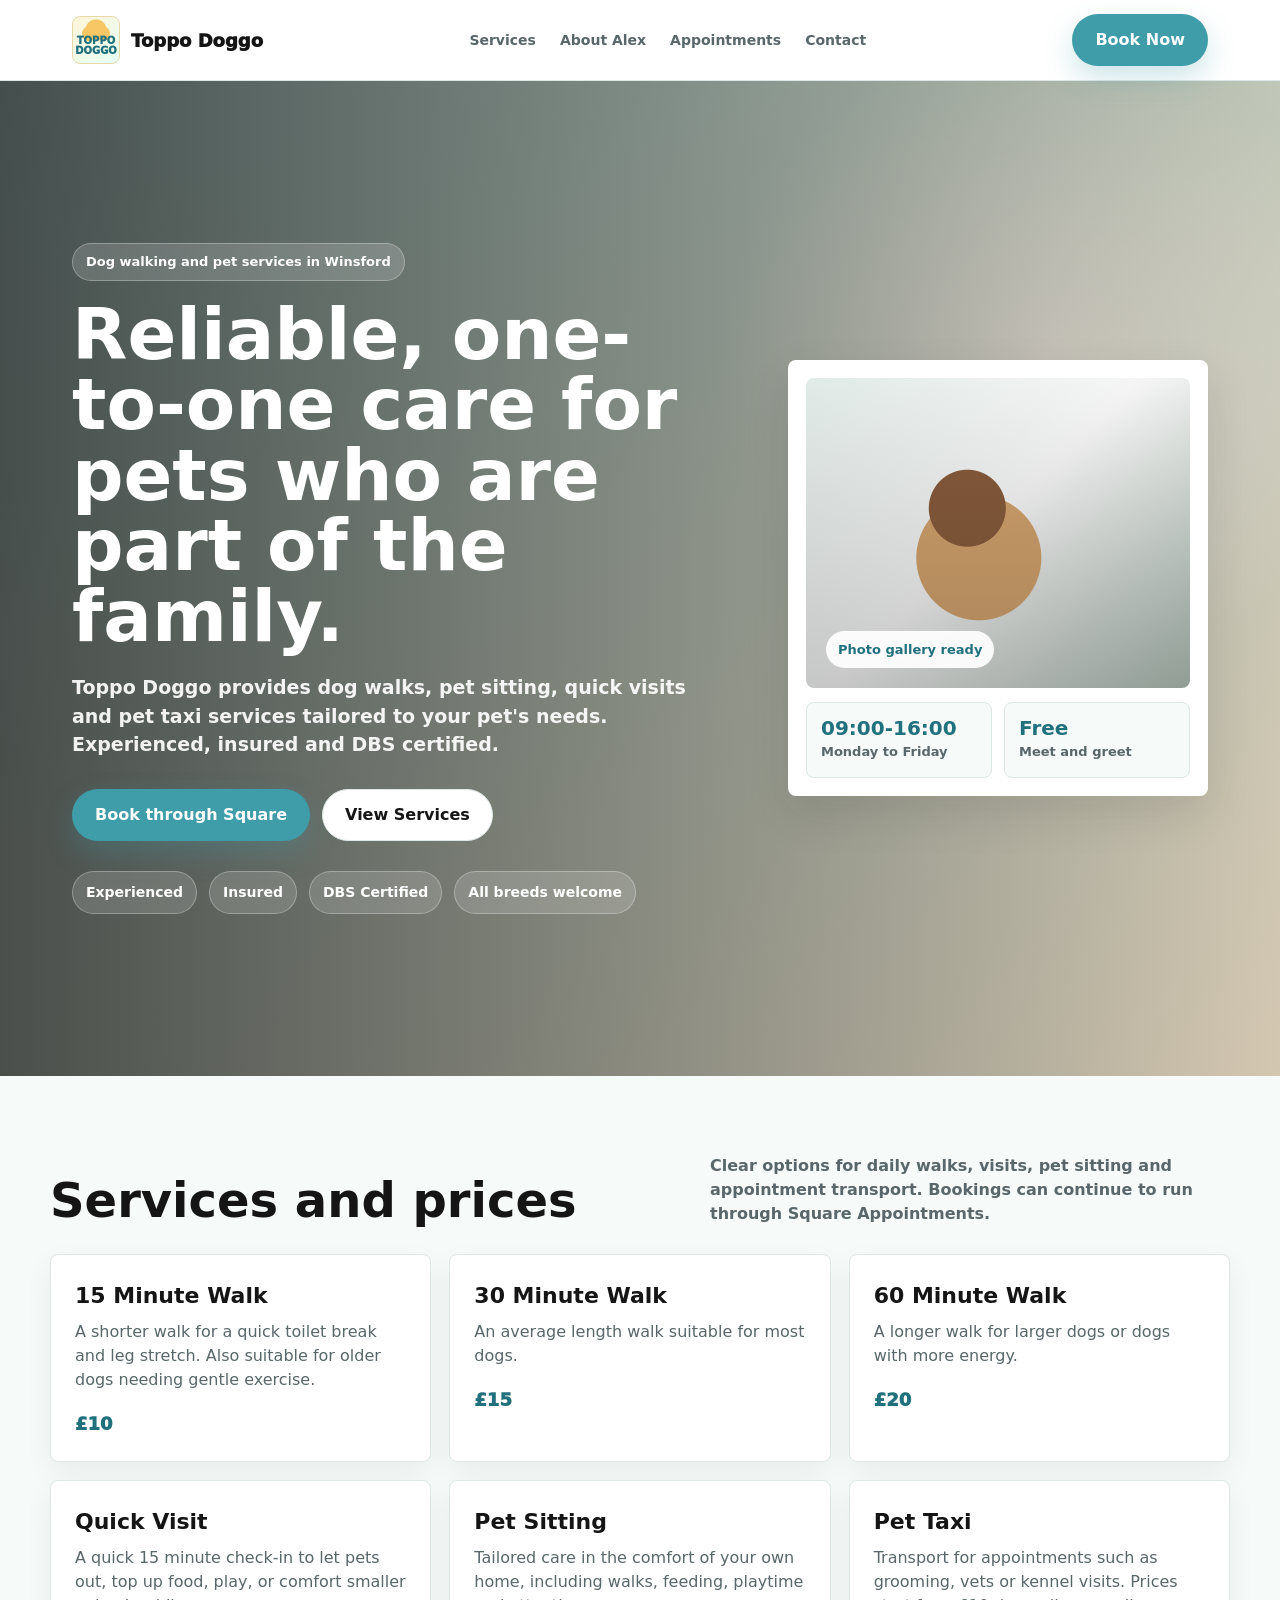
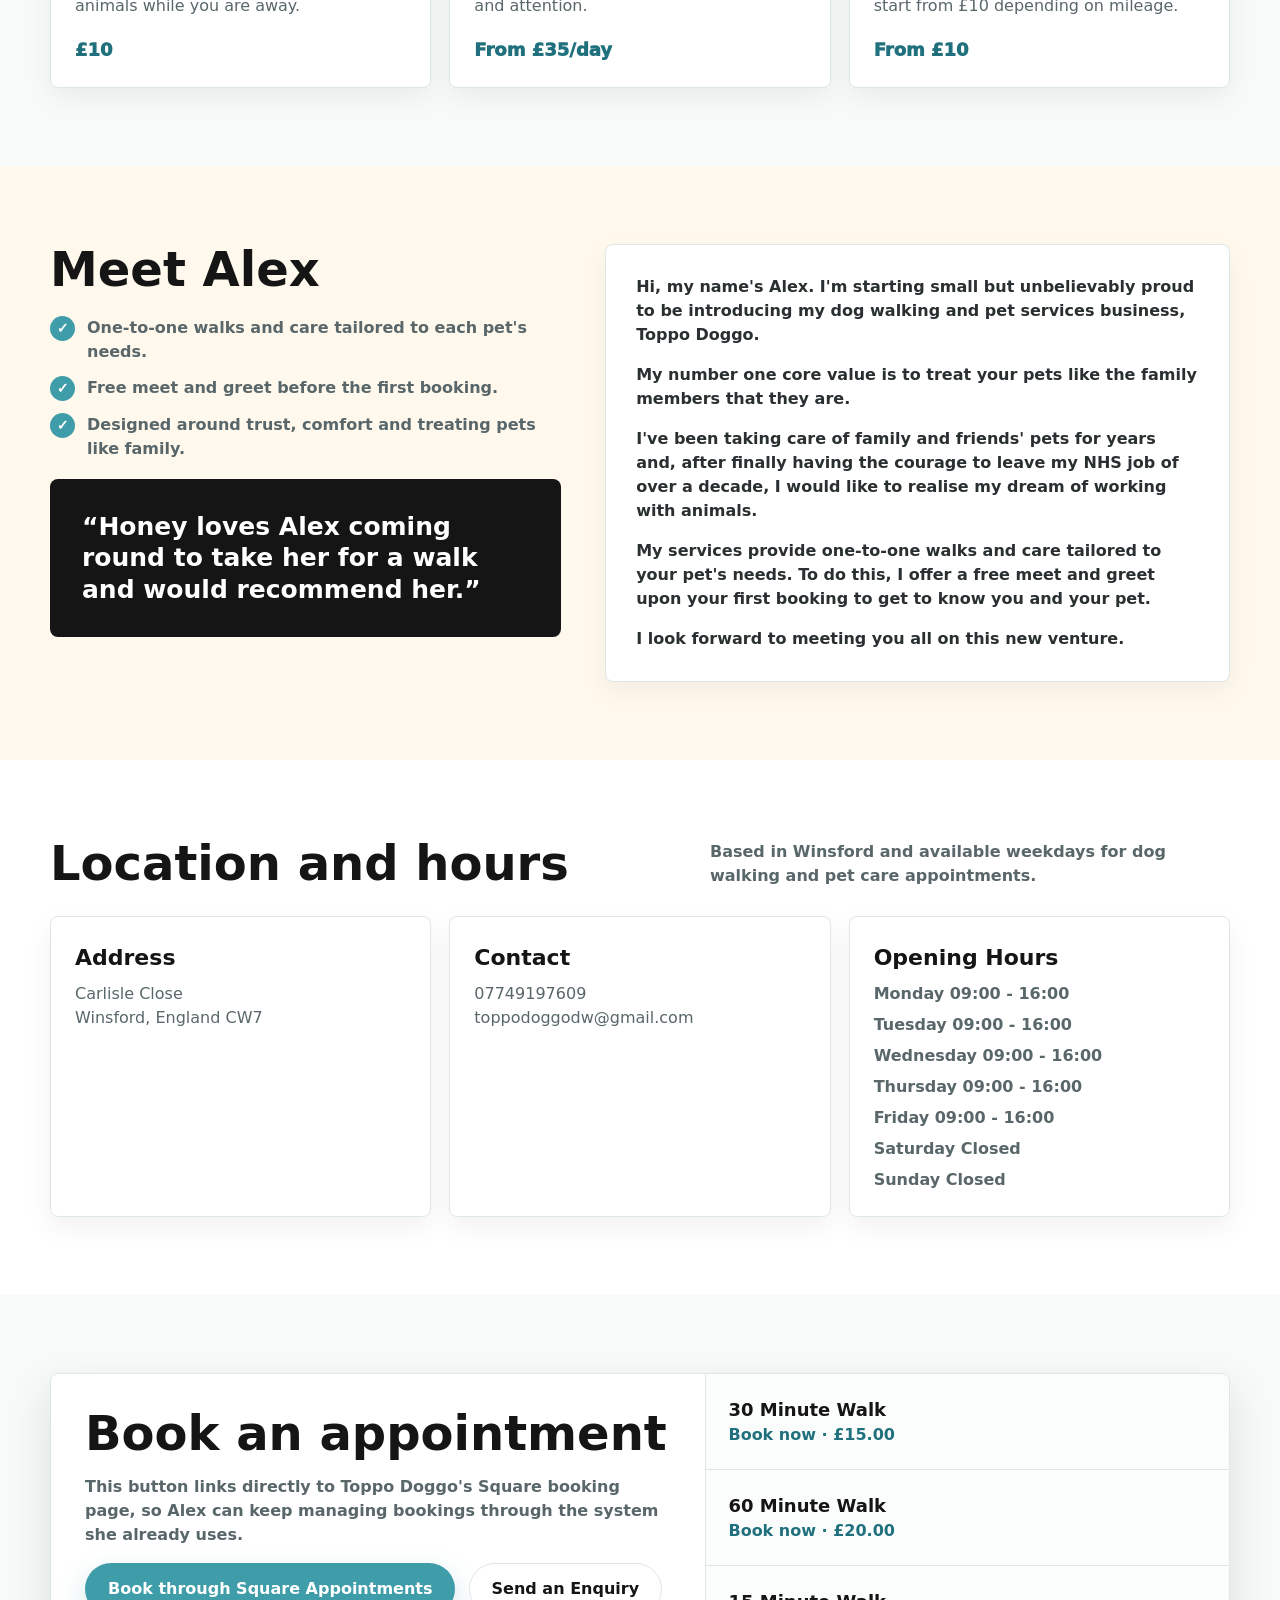
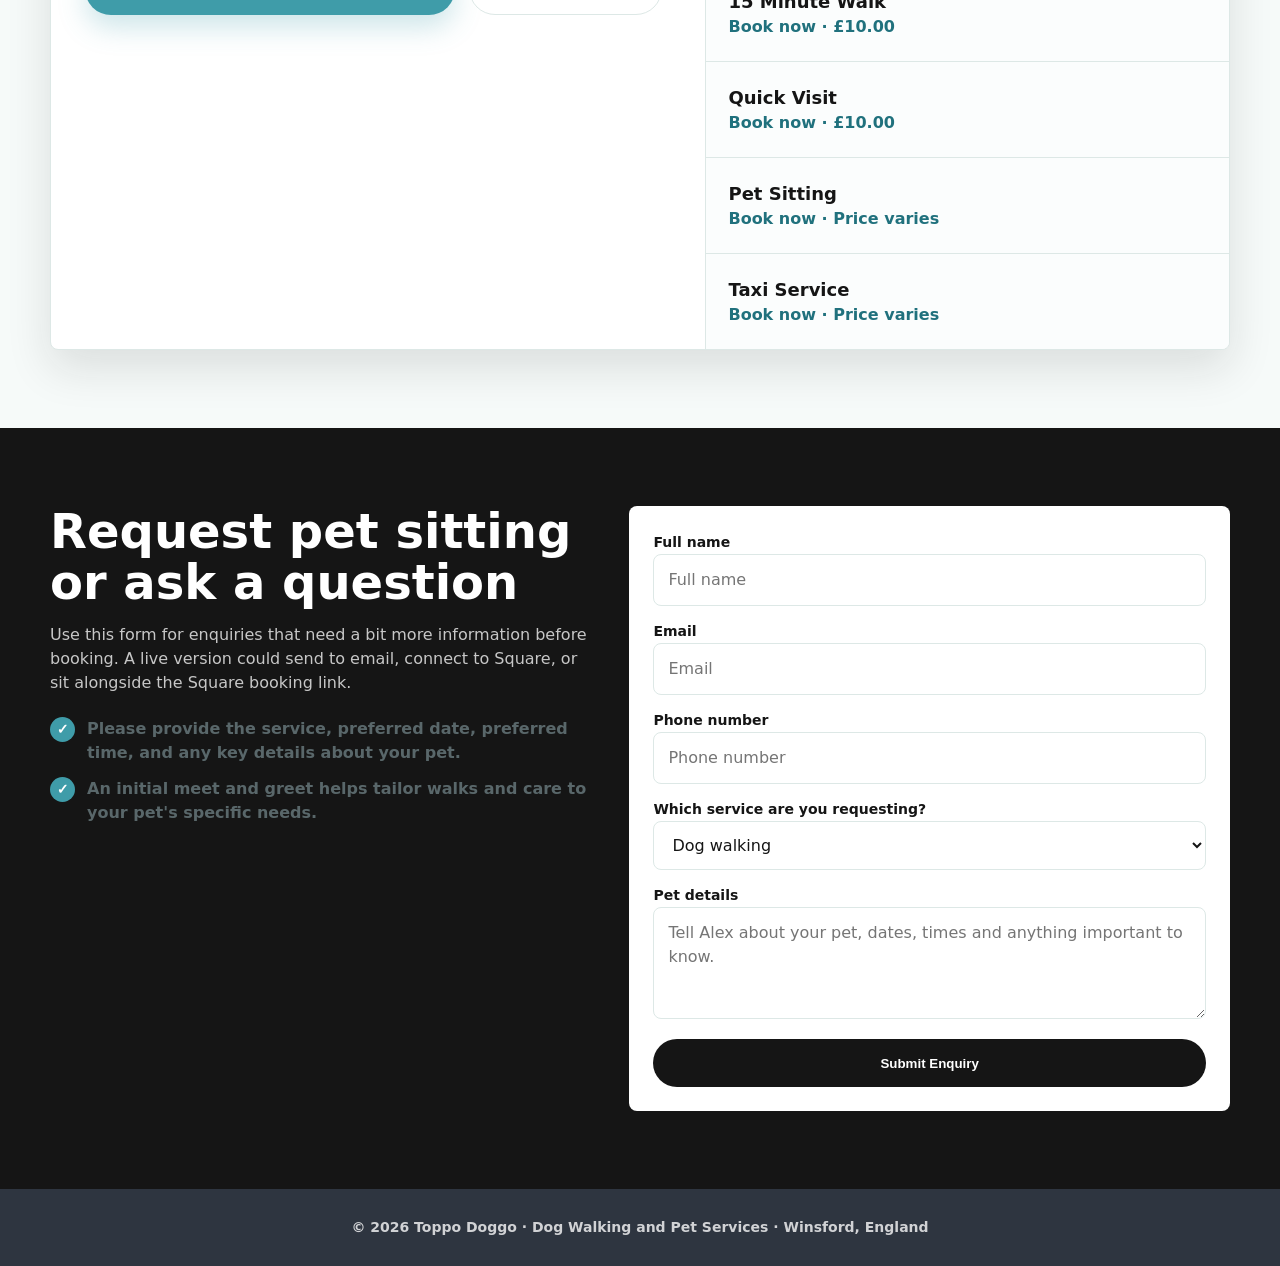
==== index.html @ cfc60909 "Add Toppo Doggo redesign" ====
<!doctype html>
<html lang="en">
<head>
  <meta charset="utf-8">
  <meta name="viewport" content="width=device-width, initial-scale=1">
  <title>Toppo Doggo | Dog Walking and Pet Services in Winsford</title>
  <meta name="description" content="Toppo Doggo provides dog walking, pet sitting, quick visits and pet taxi services in Winsford. Experienced, insured and DBS certified.">
  <style>
    :root {
      --ink: #151515;
      --muted: #59676a;
      --teal: #3f9ca9;
      --teal-dark: #20717d;
      --cream: #fff8ed;
      --soft: #f6faf9;
      --line: #dde8e6;
      --white: #ffffff;
      --shadow: 0 18px 45px rgba(21, 21, 21, 0.12);
      --radius: 8px;
    }

    * { box-sizing: border-box; }
    html { scroll-behavior: smooth; }
    body {
      margin: 0;
      font-family: Inter, ui-sans-serif, system-ui, -apple-system, BlinkMacSystemFont, "Segoe UI", sans-serif;
      color: var(--ink);
      background: var(--white);
      line-height: 1.5;
    }
    a { color: inherit; text-decoration: none; }

    .button {
      display: inline-flex;
      align-items: center;
      justify-content: center;
      min-height: 48px;
      border-radius: 999px;
      padding: 13px 22px;
      border: 1px solid transparent;
      font-weight: 850;
      cursor: pointer;
      transition: transform 160ms ease, box-shadow 160ms ease, background 160ms ease;
    }
    .button:hover { transform: translateY(-1px); }
    .button.primary { background: var(--teal); color: var(--white); box-shadow: 0 12px 28px rgba(63, 156, 169, 0.26); }
    .button.secondary { background: var(--white); color: var(--ink); border-color: var(--line); }
    .button.dark { background: var(--ink); color: var(--white); }

    header {
      position: sticky;
      top: 0;
      z-index: 20;
      background: rgba(255, 255, 255, 0.94);
      backdrop-filter: blur(14px);
      border-bottom: 1px solid var(--line);
    }
    .nav {
      max-width: 1180px;
      margin: 0 auto;
      padding: 14px 22px;
      display: flex;
      align-items: center;
      justify-content: space-between;
      gap: 18px;
    }
    .brand { display: flex; align-items: center; gap: 11px; font-weight: 950; font-size: 18px; }
    .logo {
      width: 48px;
      height: 48px;
      border-radius: 8px;
      background: radial-gradient(circle at 50% 28%, #f7c766 0 10px, transparent 11px), radial-gradient(circle at 36% 36%, #f7c766 0 7px, transparent 8px), radial-gradient(circle at 64% 36%, #f7c766 0 7px, transparent 8px), linear-gradient(145deg, #fff5d9, #e6fff5);
      border: 1px solid #e7d8a7;
      display: grid;
      place-items: end center;
      padding-bottom: 7px;
      color: var(--teal-dark);
      font-size: 10px;
      line-height: 1;
      font-weight: 950;
      text-align: center;
    }
    nav { display: flex; gap: 24px; align-items: center; color: var(--muted); font-size: 14px; font-weight: 800; }

    .hero {
      background: linear-gradient(90deg, rgba(21, 21, 21, 0.72), rgba(21, 21, 21, 0.14)), radial-gradient(circle at 82% 28%, rgba(255, 248, 237, 0.88), transparent 26%), linear-gradient(135deg, #bfe5df, #f3e4ca);
      color: var(--white);
    }
    .hero-inner {
      max-width: 1180px;
      margin: 0 auto;
      min-height: 690px;
      padding: 84px 22px;
      display: grid;
      grid-template-columns: minmax(0, 1fr) 420px;
      gap: 46px;
      align-items: center;
    }
    .eyebrow {
      display: inline-flex;
      gap: 8px;
      align-items: center;
      padding: 8px 13px;
      border-radius: 999px;
      background: rgba(255, 255, 255, 0.16);
      border: 1px solid rgba(255, 255, 255, 0.28);
      font-size: 13px;
      font-weight: 900;
      margin-bottom: 18px;
    }
    h1 { margin: 0; max-width: 720px; font-size: clamp(42px, 6vw, 72px); line-height: 0.98; letter-spacing: 0; }
    .hero-copy { max-width: 620px; margin: 22px 0 0; color: rgba(255, 255, 255, 0.92); font-size: 19px; font-weight: 600; }
    .hero-actions, .trust-row { display: flex; flex-wrap: wrap; gap: 12px; margin-top: 30px; }
    .pill { padding: 10px 13px; border-radius: 999px; background: rgba(255, 255, 255, 0.15); border: 1px solid rgba(255, 255, 255, 0.28); font-weight: 850; font-size: 14px; }
    .hero-card { background: var(--white); color: var(--ink); border-radius: var(--radius); padding: 18px; box-shadow: var(--shadow); }
    .dog-photo {
      min-height: 310px;
      border-radius: var(--radius);
      background: linear-gradient(180deg, rgba(21, 21, 21, 0.04), rgba(21, 21, 21, 0.24)), radial-gradient(circle at 42% 42%, #8a5c3b 0 38px, transparent 39px), radial-gradient(circle at 45% 58%, #d9a76f 0 62px, transparent 63px), linear-gradient(135deg, #e9f3f0, #ffffff 48%, #b7c7bd);
      display: grid;
      place-items: end start;
      padding: 20px;
      overflow: hidden;
    }
    .dog-photo span { background: rgba(255, 255, 255, 0.92); border-radius: 999px; padding: 9px 12px; font-weight: 900; color: var(--teal-dark); font-size: 13px; }
    .quick-info { display: grid; grid-template-columns: 1fr 1fr; gap: 12px; margin-top: 14px; }
    .info-tile { background: var(--soft); border: 1px solid var(--line); border-radius: var(--radius); padding: 14px; }
    .info-tile strong { display: block; color: var(--teal-dark); font-size: 20px; line-height: 1.1; }
    .info-tile span { color: var(--muted); font-size: 13px; font-weight: 750; }

    section { padding: 78px 22px; }
    .wrap { max-width: 1180px; margin: 0 auto; }
    .section-head { display: flex; justify-content: space-between; align-items: end; gap: 28px; margin-bottom: 28px; }
    h2 { margin: 0; color: var(--ink); font-size: clamp(30px, 4vw, 48px); line-height: 1.05; letter-spacing: 0; }
    .section-head p { max-width: 520px; color: var(--muted); margin: 0; font-weight: 650; }

    .services, .appointments { background: var(--soft); }
    .service-grid { display: grid; grid-template-columns: repeat(3, 1fr); gap: 18px; }
    .card { background: var(--white); border: 1px solid var(--line); border-radius: var(--radius); padding: 24px; box-shadow: 0 10px 28px rgba(21, 21, 21, 0.06); }
    .card h3 { margin: 0 0 8px; font-size: 22px; }
    .card p { margin: 0; color: var(--muted); }
    .price { display: inline-flex; margin-top: 18px; color: var(--teal-dark); font-weight: 950; font-size: 18px; }

    .about { background: var(--cream); }
    .split { display: grid; grid-template-columns: 0.9fr 1.1fr; gap: 44px; align-items: start; }
    .about-copy { background: var(--white); border: 1px solid var(--line); border-radius: var(--radius); padding: 30px; box-shadow: 0 10px 28px rgba(21, 21, 21, 0.05); }
    .about-copy p { margin: 0 0 16px; color: #2a2f31; font-weight: 600; }
    .about-copy p:last-child { margin-bottom: 0; }
    .checks { display: grid; gap: 12px; margin-top: 22px; }
    .check { display: flex; gap: 12px; align-items: flex-start; color: var(--muted); font-weight: 700; }
    .tick { flex: 0 0 auto; width: 25px; height: 25px; border-radius: 50%; background: var(--teal); color: var(--white); display: grid; place-items: center; font-weight: 950; font-size: 14px; }
    .testimonial { background: var(--ink); color: var(--white); border-radius: var(--radius); padding: 32px; margin-top: 18px; }
    .testimonial p { margin: 0; font-size: 25px; line-height: 1.25; font-weight: 900; }

    .location-grid { display: grid; grid-template-columns: 1fr 1fr 1fr; gap: 18px; }
    .hours { list-style: none; padding: 0; margin: 0; display: grid; gap: 7px; color: var(--muted); font-weight: 700; }
    .booking-panel { background: var(--white); border: 1px solid var(--line); border-radius: var(--radius); box-shadow: var(--shadow); display: grid; grid-template-columns: 1fr 0.8fr; overflow: hidden; }
    .booking-copy { padding: 34px; }
    .booking-copy p { color: var(--muted); font-weight: 650; }
    .booking-list { border-left: 1px solid var(--line); background: #fbfdfd; }
    .booking-item { padding: 22px; border-bottom: 1px solid var(--line); }
    .booking-item:last-child { border-bottom: 0; }
    .booking-item strong { display: block; font-size: 18px; }
    .booking-item span { color: var(--teal-dark); font-weight: 900; }

    .enquiry { background: var(--ink); color: var(--white); }
    .enquiry h2 { color: var(--white); }
    .enquiry p { color: rgba(255, 255, 255, 0.76); }
    .form-grid { display: grid; grid-template-columns: 0.95fr 1.05fr; gap: 36px; align-items: start; }
    form { background: var(--white); color: var(--ink); border-radius: var(--radius); padding: 24px; display: grid; gap: 13px; }
    label { font-size: 14px; font-weight: 850; }
    input, select, textarea { width: 100%; border: 1px solid var(--line); border-radius: var(--radius); padding: 13px 14px; font: inherit; color: var(--ink); background: var(--white); }
    textarea { min-height: 112px; resize: vertical; }
    footer { background: #2e3540; color: rgba(255, 255, 255, 0.78); padding: 28px 22px; text-align: center; font-size: 14px; font-weight: 650; }

    @media (max-width: 900px) {
      nav { display: none; }
      .hero-inner, .split, .booking-panel, .form-grid { grid-template-columns: 1fr; }
      .hero-inner { min-height: auto; }
      .booking-list { border-left: 0; border-top: 1px solid var(--line); }
      .service-grid, .location-grid { grid-template-columns: 1fr; }
      .section-head { display: block; }
      .section-head p { margin-top: 12px; }
    }
    @media (max-width: 560px) {
      .nav { padding: 12px 16px; }
      .brand span:last-child { display: none; }
      .hero-inner { padding: 54px 16px; }
      section { padding: 56px 16px; }
      .hero-actions, .button { width: 100%; }
      .quick-info { grid-template-columns: 1fr; }
      h1 { font-size: 42px; }
    }
  </style>
</head>
<body>
  <header>
    <div class="nav">
      <a class="brand" href="#top" aria-label="Toppo Doggo home">
        <span class="logo">TOPPO<br>DOGGO</span>
        <span>Toppo Doggo</span>
      </a>
      <nav aria-label="Primary navigation">
        <a href="#services">Services</a>
        <a href="#about">About Alex</a>
        <a href="#booking">Appointments</a>
        <a href="#contact">Contact</a>
      </nav>
      <a class="button primary" href="https://toppo-doggo.square.site/s/appointments">Book Now</a>
    </div>
  </header>

  <main id="top">
    <section class="hero">
      <div class="hero-inner">
        <div>
          <div class="eyebrow">Dog walking and pet services in Winsford</div>
          <h1>Reliable, one-to-one care for pets who are part of the family.</h1>
          <p class="hero-copy">Toppo Doggo provides dog walks, pet sitting, quick visits and pet taxi services tailored to your pet's needs. Experienced, insured and DBS certified.</p>
          <div class="hero-actions">
            <a class="button primary" href="https://toppo-doggo.square.site/s/appointments">Book through Square</a>
            <a class="button secondary" href="#services">View Services</a>
          </div>
          <div class="trust-row" aria-label="Trust signals">
            <span class="pill">Experienced</span>
            <span class="pill">Insured</span>
            <span class="pill">DBS Certified</span>
            <span class="pill">All breeds welcome</span>
          </div>
        </div>

        <aside class="hero-card">
          <div class="dog-photo"><span>Photo gallery ready</span></div>
          <div class="quick-info">
            <div class="info-tile"><strong>09:00-16:00</strong><span>Monday to Friday</span></div>
            <div class="info-tile"><strong>Free</strong><span>Meet and greet</span></div>
          </div>
        </aside>
      </div>
    </section>

    <section class="services" id="services">
      <div class="wrap">
        <div class="section-head">
          <h2>Services and prices</h2>
          <p>Clear options for daily walks, visits, pet sitting and appointment transport. Bookings can continue to run through Square Appointments.</p>
        </div>
        <div class="service-grid">
          <article class="card"><h3>15 Minute Walk</h3><p>A shorter walk for a quick toilet break and leg stretch. Also suitable for older dogs needing gentle exercise.</p><span class="price">£10</span></article>
          <article class="card"><h3>30 Minute Walk</h3><p>An average length walk suitable for most dogs.</p><span class="price">£15</span></article>
          <article class="card"><h3>60 Minute Walk</h3><p>A longer walk for larger dogs or dogs with more energy.</p><span class="price">£20</span></article>
          <article class="card"><h3>Quick Visit</h3><p>A quick 15 minute check-in to let pets out, top up food, play, or comfort smaller animals while you are away.</p><span class="price">£10</span></article>
          <article class="card"><h3>Pet Sitting</h3><p>Tailored care in the comfort of your own home, including walks, feeding, playtime and attention.</p><span class="price">From £35/day</span></article>
          <article class="card"><h3>Pet Taxi</h3><p>Transport for appointments such as grooming, vets or kennel visits. Prices start from £10 depending on mileage.</p><span class="price">From £10</span></article>
        </div>
      </div>
    </section>

    <section class="about" id="about">
      <div class="wrap split">
        <div>
          <h2>Meet Alex</h2>
          <div class="checks">
            <div class="check"><span class="tick">✓</span><span>One-to-one walks and care tailored to each pet's needs.</span></div>
            <div class="check"><span class="tick">✓</span><span>Free meet and greet before the first booking.</span></div>
            <div class="check"><span class="tick">✓</span><span>Designed around trust, comfort and treating pets like family.</span></div>
          </div>
          <div class="testimonial"><p>“Honey loves Alex coming round to take her for a walk and would recommend her.”</p></div>
        </div>
        <div class="about-copy">
          <p>Hi, my name's Alex. I'm starting small but unbelievably proud to be introducing my dog walking and pet services business, Toppo Doggo.</p>
          <p>My number one core value is to treat your pets like the family members that they are.</p>
          <p>I've been taking care of family and friends' pets for years and, after finally having the courage to leave my NHS job of over a decade, I would like to realise my dream of working with animals.</p>
          <p>My services provide one-to-one walks and care tailored to your pet's needs. To do this, I offer a free meet and greet upon your first booking to get to know you and your pet.</p>
          <p>I look forward to meeting you all on this new venture.</p>
        </div>
      </div>
    </section>

    <section class="location" id="location">
      <div class="wrap">
        <div class="section-head"><h2>Location and hours</h2><p>Based in Winsford and available weekdays for dog walking and pet care appointments.</p></div>
        <div class="location-grid">
          <article class="card"><h3>Address</h3><p>Carlisle Close<br>Winsford, England CW7</p></article>
          <article class="card"><h3>Contact</h3><p>07749197609<br>toppodoggodw@gmail.com</p></article>
          <article class="card"><h3>Opening Hours</h3><ul class="hours"><li>Monday 09:00 - 16:00</li><li>Tuesday 09:00 - 16:00</li><li>Wednesday 09:00 - 16:00</li><li>Thursday 09:00 - 16:00</li><li>Friday 09:00 - 16:00</li><li>Saturday Closed</li><li>Sunday Closed</li></ul></article>
        </div>
      </div>
    </section>

    <section class="appointments" id="booking">
      <div class="wrap">
        <div class="booking-panel">
          <div class="booking-copy">
            <h2>Book an appointment</h2>
            <p>This button links directly to Toppo Doggo's Square booking page, so Alex can keep managing bookings through the system she already uses.</p>
            <a class="button primary" href="https://toppo-doggo.square.site/s/appointments">Book through Square Appointments</a>
            <a class="button secondary" href="#contact" style="margin-left:8px;">Send an Enquiry</a>
          </div>
          <div class="booking-list" aria-label="Appointment options">
            <div class="booking-item"><strong>30 Minute Walk</strong><span>Book now · £15.00</span></div>
            <div class="booking-item"><strong>60 Minute Walk</strong><span>Book now · £20.00</span></div>
            <div class="booking-item"><strong>15 Minute Walk</strong><span>Book now · £10.00</span></div>
            <div class="booking-item"><strong>Quick Visit</strong><span>Book now · £10.00</span></div>
            <div class="booking-item"><strong>Pet Sitting</strong><span>Book now · Price varies</span></div>
            <div class="booking-item"><strong>Taxi Service</strong><span>Book now · Price varies</span></div>
          </div>
        </div>
      </div>
    </section>

    <section class="enquiry" id="contact">
      <div class="wrap form-grid">
        <div>
          <h2>Request pet sitting or ask a question</h2>
          <p>Use this form for enquiries that need a bit more information before booking. A live version could send to email, connect to Square, or sit alongside the Square booking link.</p>
          <div class="checks">
            <div class="check"><span class="tick">✓</span><span>Please provide the service, preferred date, preferred time, and any key details about your pet.</span></div>
            <div class="check"><span class="tick">✓</span><span>An initial meet and greet helps tailor walks and care to your pet's specific needs.</span></div>
          </div>
        </div>
        <form>
          <div><label for="name">Full name</label><input id="name" placeholder="Full name"></div>
          <div><label for="email">Email</label><input id="email" type="email" placeholder="Email"></div>
          <div><label for="phone">Phone number</label><input id="phone" placeholder="Phone number"></div>
          <div><label for="service">Which service are you requesting?</label><select id="service"><option>Dog walking</option><option>Quick visit</option><option>Pet sitting</option><option>Pet taxi</option><option>General enquiry</option></select></div>
          <div><label for="details">Pet details</label><textarea id="details" placeholder="Tell Alex about your pet, dates, times and anything important to know."></textarea></div>
          <button class="button dark" type="button">Submit Enquiry</button>
        </form>
      </div>
    </section>
  </main>

  <footer>© 2026 Toppo Doggo · Dog Walking and Pet Services · Winsford, England</footer>
</body>
</html>
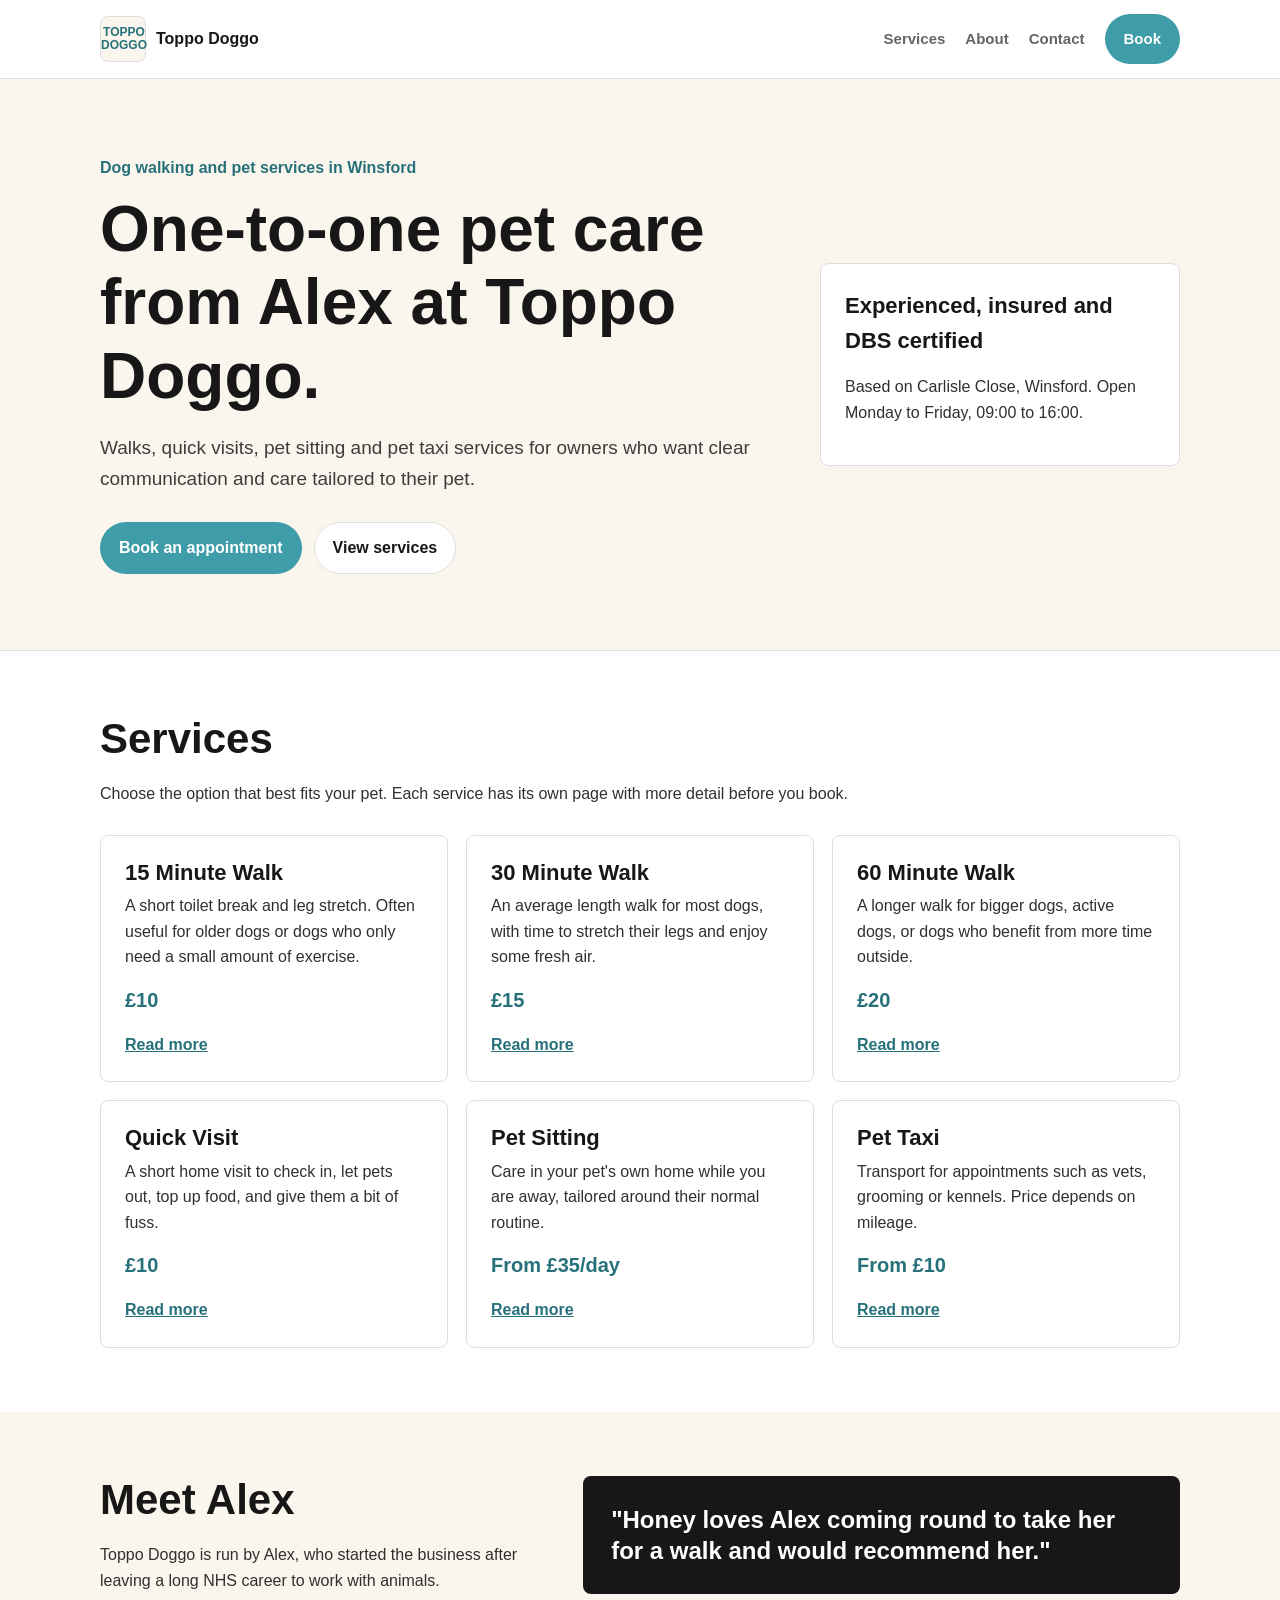
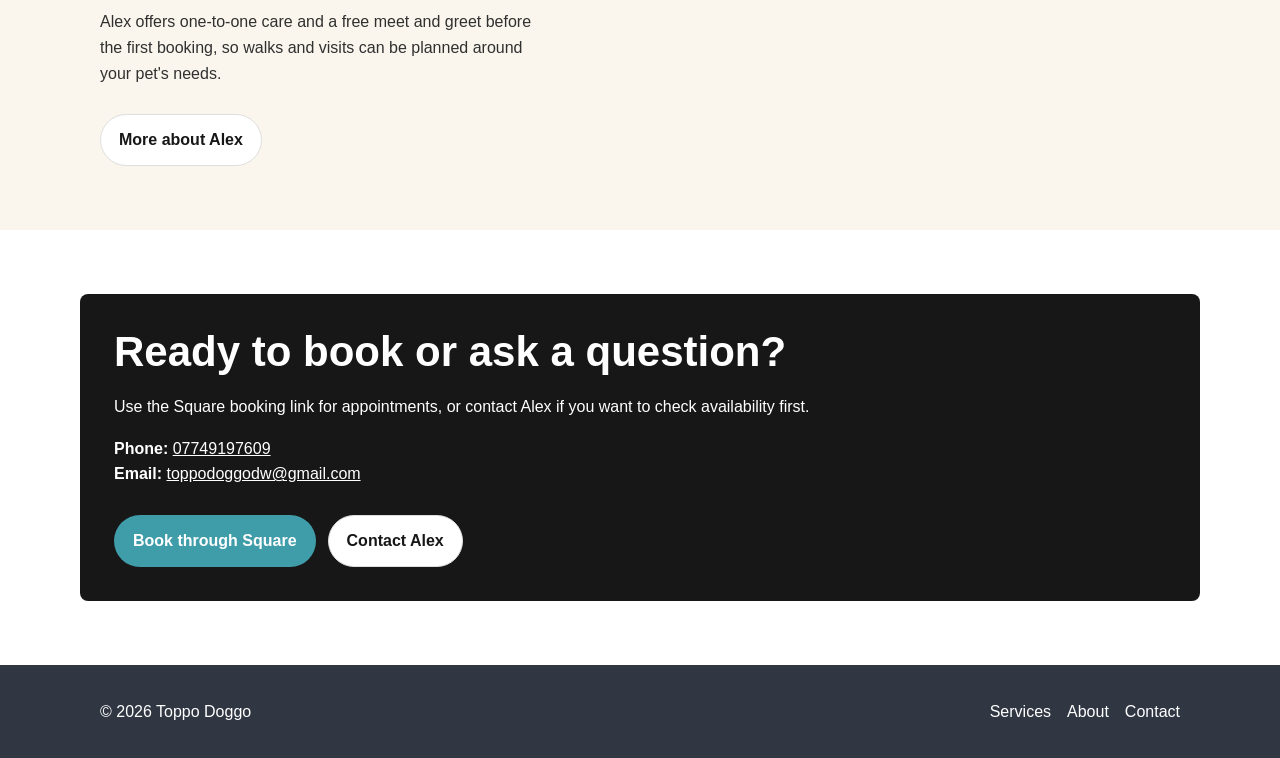
==== commit b06be533: "Replace homepage with multi-page overview" ====
--- a/index.html
+++ b/index.html
@@ -4,333 +4,130 @@
   <meta charset="utf-8">
   <meta name="viewport" content="width=device-width, initial-scale=1">
   <title>Toppo Doggo | Dog Walking and Pet Services in Winsford</title>
-  <meta name="description" content="Toppo Doggo provides dog walking, pet sitting, quick visits and pet taxi services in Winsford. Experienced, insured and DBS certified.">
-  <style>
-    :root {
-      --ink: #151515;
-      --muted: #59676a;
-      --teal: #3f9ca9;
-      --teal-dark: #20717d;
-      --cream: #fff8ed;
-      --soft: #f6faf9;
-      --line: #dde8e6;
-      --white: #ffffff;
-      --shadow: 0 18px 45px rgba(21, 21, 21, 0.12);
-      --radius: 8px;
-    }
-
-    * { box-sizing: border-box; }
-    html { scroll-behavior: smooth; }
-    body {
-      margin: 0;
-      font-family: Inter, ui-sans-serif, system-ui, -apple-system, BlinkMacSystemFont, "Segoe UI", sans-serif;
-      color: var(--ink);
-      background: var(--white);
-      line-height: 1.5;
-    }
-    a { color: inherit; text-decoration: none; }
-
-    .button {
-      display: inline-flex;
-      align-items: center;
-      justify-content: center;
-      min-height: 48px;
-      border-radius: 999px;
-      padding: 13px 22px;
-      border: 1px solid transparent;
-      font-weight: 850;
-      cursor: pointer;
-      transition: transform 160ms ease, box-shadow 160ms ease, background 160ms ease;
-    }
-    .button:hover { transform: translateY(-1px); }
-    .button.primary { background: var(--teal); color: var(--white); box-shadow: 0 12px 28px rgba(63, 156, 169, 0.26); }
-    .button.secondary { background: var(--white); color: var(--ink); border-color: var(--line); }
-    .button.dark { background: var(--ink); color: var(--white); }
-
-    header {
-      position: sticky;
-      top: 0;
-      z-index: 20;
-      background: rgba(255, 255, 255, 0.94);
-      backdrop-filter: blur(14px);
-      border-bottom: 1px solid var(--line);
-    }
-    .nav {
-      max-width: 1180px;
-      margin: 0 auto;
-      padding: 14px 22px;
-      display: flex;
-      align-items: center;
-      justify-content: space-between;
-      gap: 18px;
-    }
-    .brand { display: flex; align-items: center; gap: 11px; font-weight: 950; font-size: 18px; }
-    .logo {
-      width: 48px;
-      height: 48px;
-      border-radius: 8px;
-      background: radial-gradient(circle at 50% 28%, #f7c766 0 10px, transparent 11px), radial-gradient(circle at 36% 36%, #f7c766 0 7px, transparent 8px), radial-gradient(circle at 64% 36%, #f7c766 0 7px, transparent 8px), linear-gradient(145deg, #fff5d9, #e6fff5);
-      border: 1px solid #e7d8a7;
-      display: grid;
-      place-items: end center;
-      padding-bottom: 7px;
-      color: var(--teal-dark);
-      font-size: 10px;
-      line-height: 1;
-      font-weight: 950;
-      text-align: center;
-    }
-    nav { display: flex; gap: 24px; align-items: center; color: var(--muted); font-size: 14px; font-weight: 800; }
-
-    .hero {
-      background: linear-gradient(90deg, rgba(21, 21, 21, 0.72), rgba(21, 21, 21, 0.14)), radial-gradient(circle at 82% 28%, rgba(255, 248, 237, 0.88), transparent 26%), linear-gradient(135deg, #bfe5df, #f3e4ca);
-      color: var(--white);
-    }
-    .hero-inner {
-      max-width: 1180px;
-      margin: 0 auto;
-      min-height: 690px;
-      padding: 84px 22px;
-      display: grid;
-      grid-template-columns: minmax(0, 1fr) 420px;
-      gap: 46px;
-      align-items: center;
-    }
-    .eyebrow {
-      display: inline-flex;
-      gap: 8px;
-      align-items: center;
-      padding: 8px 13px;
-      border-radius: 999px;
-      background: rgba(255, 255, 255, 0.16);
-      border: 1px solid rgba(255, 255, 255, 0.28);
-      font-size: 13px;
-      font-weight: 900;
-      margin-bottom: 18px;
-    }
-    h1 { margin: 0; max-width: 720px; font-size: clamp(42px, 6vw, 72px); line-height: 0.98; letter-spacing: 0; }
-    .hero-copy { max-width: 620px; margin: 22px 0 0; color: rgba(255, 255, 255, 0.92); font-size: 19px; font-weight: 600; }
-    .hero-actions, .trust-row { display: flex; flex-wrap: wrap; gap: 12px; margin-top: 30px; }
-    .pill { padding: 10px 13px; border-radius: 999px; background: rgba(255, 255, 255, 0.15); border: 1px solid rgba(255, 255, 255, 0.28); font-weight: 850; font-size: 14px; }
-    .hero-card { background: var(--white); color: var(--ink); border-radius: var(--radius); padding: 18px; box-shadow: var(--shadow); }
-    .dog-photo {
-      min-height: 310px;
-      border-radius: var(--radius);
-      background: linear-gradient(180deg, rgba(21, 21, 21, 0.04), rgba(21, 21, 21, 0.24)), radial-gradient(circle at 42% 42%, #8a5c3b 0 38px, transparent 39px), radial-gradient(circle at 45% 58%, #d9a76f 0 62px, transparent 63px), linear-gradient(135deg, #e9f3f0, #ffffff 48%, #b7c7bd);
-      display: grid;
-      place-items: end start;
-      padding: 20px;
-      overflow: hidden;
-    }
-    .dog-photo span { background: rgba(255, 255, 255, 0.92); border-radius: 999px; padding: 9px 12px; font-weight: 900; color: var(--teal-dark); font-size: 13px; }
-    .quick-info { display: grid; grid-template-columns: 1fr 1fr; gap: 12px; margin-top: 14px; }
-    .info-tile { background: var(--soft); border: 1px solid var(--line); border-radius: var(--radius); padding: 14px; }
-    .info-tile strong { display: block; color: var(--teal-dark); font-size: 20px; line-height: 1.1; }
-    .info-tile span { color: var(--muted); font-size: 13px; font-weight: 750; }
-
-    section { padding: 78px 22px; }
-    .wrap { max-width: 1180px; margin: 0 auto; }
-    .section-head { display: flex; justify-content: space-between; align-items: end; gap: 28px; margin-bottom: 28px; }
-    h2 { margin: 0; color: var(--ink); font-size: clamp(30px, 4vw, 48px); line-height: 1.05; letter-spacing: 0; }
-    .section-head p { max-width: 520px; color: var(--muted); margin: 0; font-weight: 650; }
-
-    .services, .appointments { background: var(--soft); }
-    .service-grid { display: grid; grid-template-columns: repeat(3, 1fr); gap: 18px; }
-    .card { background: var(--white); border: 1px solid var(--line); border-radius: var(--radius); padding: 24px; box-shadow: 0 10px 28px rgba(21, 21, 21, 0.06); }
-    .card h3 { margin: 0 0 8px; font-size: 22px; }
-    .card p { margin: 0; color: var(--muted); }
-    .price { display: inline-flex; margin-top: 18px; color: var(--teal-dark); font-weight: 950; font-size: 18px; }
-
-    .about { background: var(--cream); }
-    .split { display: grid; grid-template-columns: 0.9fr 1.1fr; gap: 44px; align-items: start; }
-    .about-copy { background: var(--white); border: 1px solid var(--line); border-radius: var(--radius); padding: 30px; box-shadow: 0 10px 28px rgba(21, 21, 21, 0.05); }
-    .about-copy p { margin: 0 0 16px; color: #2a2f31; font-weight: 600; }
-    .about-copy p:last-child { margin-bottom: 0; }
-    .checks { display: grid; gap: 12px; margin-top: 22px; }
-    .check { display: flex; gap: 12px; align-items: flex-start; color: var(--muted); font-weight: 700; }
-    .tick { flex: 0 0 auto; width: 25px; height: 25px; border-radius: 50%; background: var(--teal); color: var(--white); display: grid; place-items: center; font-weight: 950; font-size: 14px; }
-    .testimonial { background: var(--ink); color: var(--white); border-radius: var(--radius); padding: 32px; margin-top: 18px; }
-    .testimonial p { margin: 0; font-size: 25px; line-height: 1.25; font-weight: 900; }
-
-    .location-grid { display: grid; grid-template-columns: 1fr 1fr 1fr; gap: 18px; }
-    .hours { list-style: none; padding: 0; margin: 0; display: grid; gap: 7px; color: var(--muted); font-weight: 700; }
-    .booking-panel { background: var(--white); border: 1px solid var(--line); border-radius: var(--radius); box-shadow: var(--shadow); display: grid; grid-template-columns: 1fr 0.8fr; overflow: hidden; }
-    .booking-copy { padding: 34px; }
-    .booking-copy p { color: var(--muted); font-weight: 650; }
-    .booking-list { border-left: 1px solid var(--line); background: #fbfdfd; }
-    .booking-item { padding: 22px; border-bottom: 1px solid var(--line); }
-    .booking-item:last-child { border-bottom: 0; }
-    .booking-item strong { display: block; font-size: 18px; }
-    .booking-item span { color: var(--teal-dark); font-weight: 900; }
-
-    .enquiry { background: var(--ink); color: var(--white); }
-    .enquiry h2 { color: var(--white); }
-    .enquiry p { color: rgba(255, 255, 255, 0.76); }
-    .form-grid { display: grid; grid-template-columns: 0.95fr 1.05fr; gap: 36px; align-items: start; }
-    form { background: var(--white); color: var(--ink); border-radius: var(--radius); padding: 24px; display: grid; gap: 13px; }
-    label { font-size: 14px; font-weight: 850; }
-    input, select, textarea { width: 100%; border: 1px solid var(--line); border-radius: var(--radius); padding: 13px 14px; font: inherit; color: var(--ink); background: var(--white); }
-    textarea { min-height: 112px; resize: vertical; }
-    footer { background: #2e3540; color: rgba(255, 255, 255, 0.78); padding: 28px 22px; text-align: center; font-size: 14px; font-weight: 650; }
-
-    @media (max-width: 900px) {
-      nav { display: none; }
-      .hero-inner, .split, .booking-panel, .form-grid { grid-template-columns: 1fr; }
-      .hero-inner { min-height: auto; }
-      .booking-list { border-left: 0; border-top: 1px solid var(--line); }
-      .service-grid, .location-grid { grid-template-columns: 1fr; }
-      .section-head { display: block; }
-      .section-head p { margin-top: 12px; }
-    }
-    @media (max-width: 560px) {
-      .nav { padding: 12px 16px; }
-      .brand span:last-child { display: none; }
-      .hero-inner { padding: 54px 16px; }
-      section { padding: 56px 16px; }
-      .hero-actions, .button { width: 100%; }
-      .quick-info { grid-template-columns: 1fr; }
-      h1 { font-size: 42px; }
-    }
-  </style>
+  <meta name="description" content="Dog walking, pet sitting, quick visits and pet taxi services in Winsford from Toppo Doggo.">
+  <link rel="stylesheet" href="style.css">
 </head>
 <body>
-  <header>
+  <a class="skip-link" href="#main">Skip to content</a>
+  <header class="site-header">
     <div class="nav">
-      <a class="brand" href="#top" aria-label="Toppo Doggo home">
-        <span class="logo">TOPPO<br>DOGGO</span>
+      <a class="brand" href="index.html" aria-label="Toppo Doggo home">
+        <span class="logo-mark">TOPPO<br>DOGGO</span>
         <span>Toppo Doggo</span>
       </a>
-      <nav aria-label="Primary navigation">
-        <a href="#services">Services</a>
-        <a href="#about">About Alex</a>
-        <a href="#booking">Appointments</a>
-        <a href="#contact">Contact</a>
+      <nav class="nav-links" aria-label="Main navigation">
+        <a href="services.html">Services</a>
+        <a href="about.html">About</a>
+        <a href="contact.html">Contact</a>
+        <a class="button" href="https://toppo-doggo.square.site/s/appointments">Book</a>
       </nav>
-      <a class="button primary" href="https://toppo-doggo.square.site/s/appointments">Book Now</a>
     </div>
   </header>
 
-  <main id="top">
+  <main id="main">
     <section class="hero">
       <div class="hero-inner">
         <div>
-          <div class="eyebrow">Dog walking and pet services in Winsford</div>
-          <h1>Reliable, one-to-one care for pets who are part of the family.</h1>
-          <p class="hero-copy">Toppo Doggo provides dog walks, pet sitting, quick visits and pet taxi services tailored to your pet's needs. Experienced, insured and DBS certified.</p>
-          <div class="hero-actions">
-            <a class="button primary" href="https://toppo-doggo.square.site/s/appointments">Book through Square</a>
-            <a class="button secondary" href="#services">View Services</a>
-          </div>
-          <div class="trust-row" aria-label="Trust signals">
-            <span class="pill">Experienced</span>
-            <span class="pill">Insured</span>
-            <span class="pill">DBS Certified</span>
-            <span class="pill">All breeds welcome</span>
+          <p class="eyebrow">Dog walking and pet services in Winsford</p>
+          <h1>One-to-one pet care from Alex at Toppo Doggo.</h1>
+          <p class="lead">Walks, quick visits, pet sitting and pet taxi services for owners who want clear communication and care tailored to their pet.</p>
+          <div class="actions">
+            <a class="button" href="https://toppo-doggo.square.site/s/appointments">Book an appointment</a>
+            <a class="button secondary" href="services.html">View services</a>
           </div>
         </div>
-
-        <aside class="hero-card">
-          <div class="dog-photo"><span>Photo gallery ready</span></div>
-          <div class="quick-info">
-            <div class="info-tile"><strong>09:00-16:00</strong><span>Monday to Friday</span></div>
-            <div class="info-tile"><strong>Free</strong><span>Meet and greet</span></div>
-          </div>
+        <aside class="notice-card">
+          <strong>Experienced, insured and DBS certified</strong>
+          <p>Based on Carlisle Close, Winsford. Open Monday to Friday, 09:00 to 16:00.</p>
         </aside>
       </div>
     </section>
 
-    <section class="services" id="services">
+    <section class="section">
       <div class="wrap">
         <div class="section-head">
-          <h2>Services and prices</h2>
-          <p>Clear options for daily walks, visits, pet sitting and appointment transport. Bookings can continue to run through Square Appointments.</p>
+          <h2>Services</h2>
+          <p>Choose the option that best fits your pet. Each service has its own page with more detail before you book.</p>
         </div>
-        <div class="service-grid">
-          <article class="card"><h3>15 Minute Walk</h3><p>A shorter walk for a quick toilet break and leg stretch. Also suitable for older dogs needing gentle exercise.</p><span class="price">£10</span></article>
-          <article class="card"><h3>30 Minute Walk</h3><p>An average length walk suitable for most dogs.</p><span class="price">£15</span></article>
-          <article class="card"><h3>60 Minute Walk</h3><p>A longer walk for larger dogs or dogs with more energy.</p><span class="price">£20</span></article>
-          <article class="card"><h3>Quick Visit</h3><p>A quick 15 minute check-in to let pets out, top up food, play, or comfort smaller animals while you are away.</p><span class="price">£10</span></article>
-          <article class="card"><h3>Pet Sitting</h3><p>Tailored care in the comfort of your own home, including walks, feeding, playtime and attention.</p><span class="price">From £35/day</span></article>
-          <article class="card"><h3>Pet Taxi</h3><p>Transport for appointments such as grooming, vets or kennel visits. Prices start from £10 depending on mileage.</p><span class="price">From £10</span></article>
+        <div class="grid">
+          <article class="card">
+            <h3>15 Minute Walk</h3>
+            <p>A short toilet break and leg stretch. Often useful for older dogs or dogs who only need a small amount of exercise.</p>
+            <span class="price">&pound;10</span>
+            <a class="card-link" href="15-minute-walk.html">Read more</a>
+          </article>
+          <article class="card">
+            <h3>30 Minute Walk</h3>
+            <p>An average length walk for most dogs, with time to stretch their legs and enjoy some fresh air.</p>
+            <span class="price">&pound;15</span>
+            <a class="card-link" href="30-minute-walk.html">Read more</a>
+          </article>
+          <article class="card">
+            <h3>60 Minute Walk</h3>
+            <p>A longer walk for bigger dogs, active dogs, or dogs who benefit from more time outside.</p>
+            <span class="price">&pound;20</span>
+            <a class="card-link" href="60-minute-walk.html">Read more</a>
+          </article>
+          <article class="card">
+            <h3>Quick Visit</h3>
+            <p>A short home visit to check in, let pets out, top up food, and give them a bit of fuss.</p>
+            <span class="price">&pound;10</span>
+            <a class="card-link" href="quick-visit.html">Read more</a>
+          </article>
+          <article class="card">
+            <h3>Pet Sitting</h3>
+            <p>Care in your pet's own home while you are away, tailored around their normal routine.</p>
+            <span class="price">From &pound;35/day</span>
+            <a class="card-link" href="pet-sitting.html">Read more</a>
+          </article>
+          <article class="card">
+            <h3>Pet Taxi</h3>
+            <p>Transport for appointments such as vets, grooming or kennels. Price depends on mileage.</p>
+            <span class="price">From &pound;10</span>
+            <a class="card-link" href="pet-taxi.html">Read more</a>
+          </article>
         </div>
       </div>
     </section>
 
-    <section class="about" id="about">
+    <section class="section cream">
       <div class="wrap split">
         <div>
           <h2>Meet Alex</h2>
-          <div class="checks">
-            <div class="check"><span class="tick">✓</span><span>One-to-one walks and care tailored to each pet's needs.</span></div>
-            <div class="check"><span class="tick">✓</span><span>Free meet and greet before the first booking.</span></div>
-            <div class="check"><span class="tick">✓</span><span>Designed around trust, comfort and treating pets like family.</span></div>
+          <p>Toppo Doggo is run by Alex, who started the business after leaving a long NHS career to work with animals.</p>
+          <p>Alex offers one-to-one care and a free meet and greet before the first booking, so walks and visits can be planned around your pet's needs.</p>
+          <div class="actions">
+            <a class="button secondary" href="about.html">More about Alex</a>
           </div>
-          <div class="testimonial"><p>“Honey loves Alex coming round to take her for a walk and would recommend her.”</p></div>
         </div>
-        <div class="about-copy">
-          <p>Hi, my name's Alex. I'm starting small but unbelievably proud to be introducing my dog walking and pet services business, Toppo Doggo.</p>
-          <p>My number one core value is to treat your pets like the family members that they are.</p>
-          <p>I've been taking care of family and friends' pets for years and, after finally having the courage to leave my NHS job of over a decade, I would like to realise my dream of working with animals.</p>
-          <p>My services provide one-to-one walks and care tailored to your pet's needs. To do this, I offer a free meet and greet upon your first booking to get to know you and your pet.</p>
-          <p>I look forward to meeting you all on this new venture.</p>
+        <div class="quote">
+          <p>"Honey loves Alex coming round to take her for a walk and would recommend her."</p>
         </div>
       </div>
     </section>
 
-    <section class="location" id="location">
-      <div class="wrap">
-        <div class="section-head"><h2>Location and hours</h2><p>Based in Winsford and available weekdays for dog walking and pet care appointments.</p></div>
-        <div class="location-grid">
-          <article class="card"><h3>Address</h3><p>Carlisle Close<br>Winsford, England CW7</p></article>
-          <article class="card"><h3>Contact</h3><p>07749197609<br>toppodoggodw@gmail.com</p></article>
-          <article class="card"><h3>Opening Hours</h3><ul class="hours"><li>Monday 09:00 - 16:00</li><li>Tuesday 09:00 - 16:00</li><li>Wednesday 09:00 - 16:00</li><li>Thursday 09:00 - 16:00</li><li>Friday 09:00 - 16:00</li><li>Saturday Closed</li><li>Sunday Closed</li></ul></article>
+    <section class="section">
+      <div class="wrap contact-panel">
+        <h2>Ready to book or ask a question?</h2>
+        <p>Use the Square booking link for appointments, or contact Alex if you want to check availability first.</p>
+        <p><strong>Phone:</strong> <a href="tel:07749197609">07749197609</a><br><strong>Email:</strong> <a href="mailto:toppodoggodw@gmail.com">toppodoggodw@gmail.com</a></p>
+        <div class="actions">
+          <a class="button" href="https://toppo-doggo.square.site/s/appointments">Book through Square</a>
+          <a class="button secondary" href="contact.html">Contact Alex</a>
         </div>
-      </div>
-    </section>
-
-    <section class="appointments" id="booking">
-      <div class="wrap">
-        <div class="booking-panel">
-          <div class="booking-copy">
-            <h2>Book an appointment</h2>
-            <p>This button links directly to Toppo Doggo's Square booking page, so Alex can keep managing bookings through the system she already uses.</p>
-            <a class="button primary" href="https://toppo-doggo.square.site/s/appointments">Book through Square Appointments</a>
-            <a class="button secondary" href="#contact" style="margin-left:8px;">Send an Enquiry</a>
-          </div>
-          <div class="booking-list" aria-label="Appointment options">
-            <div class="booking-item"><strong>30 Minute Walk</strong><span>Book now · £15.00</span></div>
-            <div class="booking-item"><strong>60 Minute Walk</strong><span>Book now · £20.00</span></div>
-            <div class="booking-item"><strong>15 Minute Walk</strong><span>Book now · £10.00</span></div>
-            <div class="booking-item"><strong>Quick Visit</strong><span>Book now · £10.00</span></div>
-            <div class="booking-item"><strong>Pet Sitting</strong><span>Book now · Price varies</span></div>
-            <div class="booking-item"><strong>Taxi Service</strong><span>Book now · Price varies</span></div>
-          </div>
-        </div>
-      </div>
-    </section>
-
-    <section class="enquiry" id="contact">
-      <div class="wrap form-grid">
-        <div>
-          <h2>Request pet sitting or ask a question</h2>
-          <p>Use this form for enquiries that need a bit more information before booking. A live version could send to email, connect to Square, or sit alongside the Square booking link.</p>
-          <div class="checks">
-            <div class="check"><span class="tick">✓</span><span>Please provide the service, preferred date, preferred time, and any key details about your pet.</span></div>
-            <div class="check"><span class="tick">✓</span><span>An initial meet and greet helps tailor walks and care to your pet's specific needs.</span></div>
-          </div>
-        </div>
-        <form>
-          <div><label for="name">Full name</label><input id="name" placeholder="Full name"></div>
-          <div><label for="email">Email</label><input id="email" type="email" placeholder="Email"></div>
-          <div><label for="phone">Phone number</label><input id="phone" placeholder="Phone number"></div>
-          <div><label for="service">Which service are you requesting?</label><select id="service"><option>Dog walking</option><option>Quick visit</option><option>Pet sitting</option><option>Pet taxi</option><option>General enquiry</option></select></div>
-          <div><label for="details">Pet details</label><textarea id="details" placeholder="Tell Alex about your pet, dates, times and anything important to know."></textarea></div>
-          <button class="button dark" type="button">Submit Enquiry</button>
-        </form>
       </div>
     </section>
   </main>
 
-  <footer>© 2026 Toppo Doggo · Dog Walking and Pet Services · Winsford, England</footer>
+  <footer class="site-footer">
+    <div class="footer-inner">
+      <span>© 2026 Toppo Doggo</span>
+      <div class="footer-links">
+        <a href="services.html">Services</a>
+        <a href="about.html">About</a>
+        <a href="contact.html">Contact</a>
+      </div>
+    </div>
+  </footer>
 </body>
 </html>
--- a/style.css
+++ b/style.css
@@ -0,0 +1,448 @@
+:root {
+  --ink: #171717;
+  --text: #303030;
+  --muted: #656565;
+  --teal: #3f9ca9;
+  --teal-dark: #27717b;
+  --cream: #fbf6ed;
+  --soft: #f4f8f7;
+  --line: #dedede;
+  --white: #ffffff;
+  --max: 1120px;
+  --radius: 8px;
+}
+
+* {
+  box-sizing: border-box;
+}
+
+html {
+  scroll-behavior: smooth;
+}
+
+body {
+  margin: 0;
+  color: var(--text);
+  background: var(--white);
+  font-family: Arial, Helvetica, sans-serif;
+  line-height: 1.6;
+}
+
+img {
+  max-width: 100%;
+  display: block;
+}
+
+a {
+  color: inherit;
+}
+
+.skip-link {
+  position: absolute;
+  left: -999px;
+  top: 12px;
+  background: var(--ink);
+  color: var(--white);
+  padding: 10px 14px;
+  z-index: 100;
+}
+
+.skip-link:focus {
+  left: 12px;
+}
+
+.site-header {
+  background: var(--white);
+  border-bottom: 1px solid var(--line);
+  position: sticky;
+  top: 0;
+  z-index: 20;
+}
+
+.nav {
+  max-width: var(--max);
+  margin: 0 auto;
+  padding: 14px 20px;
+  display: flex;
+  align-items: center;
+  justify-content: space-between;
+  gap: 18px;
+}
+
+.brand {
+  display: flex;
+  align-items: center;
+  gap: 10px;
+  color: var(--ink);
+  text-decoration: none;
+  font-weight: 800;
+}
+
+.logo-mark {
+  width: 46px;
+  height: 46px;
+  border-radius: var(--radius);
+  display: grid;
+  place-items: center;
+  background: var(--cream);
+  border: 1px solid var(--line);
+  color: var(--teal-dark);
+  font-size: 12px;
+  line-height: 1.05;
+  text-align: center;
+  font-weight: 800;
+}
+
+.nav-links {
+  display: flex;
+  align-items: center;
+  gap: 20px;
+  color: var(--muted);
+  font-size: 15px;
+  font-weight: 700;
+}
+
+.nav-links a,
+.footer-links a {
+  text-decoration: none;
+}
+
+.nav-links a:hover,
+.footer-links a:hover {
+  color: var(--teal-dark);
+}
+
+.button {
+  display: inline-flex;
+  align-items: center;
+  justify-content: center;
+  min-height: 46px;
+  padding: 12px 18px;
+  border-radius: 999px;
+  border: 1px solid transparent;
+  background: var(--teal);
+  color: var(--white);
+  text-decoration: none;
+  font-weight: 800;
+}
+
+.button.secondary {
+  background: var(--white);
+  color: var(--ink);
+  border-color: var(--line);
+}
+
+.hero {
+  background: var(--cream);
+  border-bottom: 1px solid var(--line);
+}
+
+.hero-inner,
+.wrap {
+  max-width: var(--max);
+  margin: 0 auto;
+  padding-left: 20px;
+  padding-right: 20px;
+}
+
+.hero-inner {
+  padding-top: 76px;
+  padding-bottom: 76px;
+  display: grid;
+  grid-template-columns: minmax(0, 1.1fr) 360px;
+  gap: 48px;
+  align-items: center;
+}
+
+.eyebrow {
+  margin: 0 0 12px;
+  color: var(--teal-dark);
+  font-weight: 800;
+}
+
+h1,
+h2,
+h3 {
+  color: var(--ink);
+  line-height: 1.15;
+}
+
+h1 {
+  margin: 0;
+  max-width: 760px;
+  font-size: clamp(38px, 6vw, 64px);
+  letter-spacing: 0;
+}
+
+h2 {
+  margin: 0 0 18px;
+  font-size: clamp(28px, 4vw, 42px);
+}
+
+h3 {
+  margin: 0 0 8px;
+  font-size: 22px;
+}
+
+.lead {
+  max-width: 700px;
+  margin: 20px 0 0;
+  font-size: 19px;
+  color: #3d3d3d;
+}
+
+.actions {
+  display: flex;
+  flex-wrap: wrap;
+  gap: 12px;
+  margin-top: 28px;
+}
+
+.notice-card,
+.card,
+.price-card {
+  background: var(--white);
+  border: 1px solid var(--line);
+  border-radius: var(--radius);
+}
+
+.notice-card {
+  padding: 24px;
+}
+
+.notice-card strong {
+  display: block;
+  color: var(--ink);
+  font-size: 22px;
+  margin-bottom: 8px;
+}
+
+.section {
+  padding: 64px 0;
+}
+
+.section.soft {
+  background: var(--soft);
+}
+
+.section.cream {
+  background: var(--cream);
+}
+
+.section-head {
+  max-width: 760px;
+  margin-bottom: 28px;
+}
+
+.grid {
+  display: grid;
+  grid-template-columns: repeat(3, 1fr);
+  gap: 18px;
+}
+
+.grid.two {
+  grid-template-columns: repeat(2, 1fr);
+}
+
+.card {
+  padding: 24px;
+}
+
+.card p,
+.price-card p {
+  margin: 0;
+}
+
+.price {
+  display: block;
+  color: var(--teal-dark);
+  font-size: 20px;
+  font-weight: 800;
+  margin-top: 14px;
+}
+
+.card-link {
+  display: inline-block;
+  margin-top: 16px;
+  color: var(--teal-dark);
+  font-weight: 800;
+}
+
+.split {
+  display: grid;
+  grid-template-columns: 0.85fr 1.15fr;
+  gap: 42px;
+  align-items: start;
+}
+
+.list {
+  margin: 0;
+  padding-left: 20px;
+}
+
+.list li + li {
+  margin-top: 8px;
+}
+
+.service-meta {
+  display: grid;
+  grid-template-columns: repeat(3, 1fr);
+  gap: 14px;
+  margin-top: 28px;
+}
+
+.price-card {
+  padding: 18px;
+}
+
+.price-card span {
+  display: block;
+  color: var(--muted);
+  font-weight: 700;
+  font-size: 14px;
+}
+
+.price-card strong {
+  display: block;
+  margin-top: 4px;
+  color: var(--ink);
+  font-size: 22px;
+}
+
+.quote {
+  padding: 28px;
+  background: var(--ink);
+  color: var(--white);
+  border-radius: var(--radius);
+}
+
+.quote p {
+  margin: 0;
+  font-size: 24px;
+  line-height: 1.3;
+  font-weight: 800;
+}
+
+.contact-panel {
+  background: var(--ink);
+  color: var(--white);
+  border-radius: var(--radius);
+  padding: 34px;
+}
+
+.contact-panel h2,
+.contact-panel h3 {
+  color: var(--white);
+}
+
+.contact-panel a {
+  color: var(--white);
+}
+
+.form-grid {
+  display: grid;
+  grid-template-columns: 1fr 1fr;
+  gap: 14px;
+}
+
+label {
+  display: block;
+  margin-bottom: 6px;
+  color: var(--ink);
+  font-weight: 800;
+}
+
+input,
+select,
+textarea {
+  width: 100%;
+  border: 1px solid var(--line);
+  border-radius: var(--radius);
+  padding: 12px;
+  font: inherit;
+}
+
+textarea {
+  min-height: 130px;
+  resize: vertical;
+}
+
+.full {
+  grid-column: 1 / -1;
+}
+
+.site-footer {
+  background: #303743;
+  color: var(--white);
+  padding: 34px 0;
+}
+
+.footer-inner {
+  max-width: var(--max);
+  margin: 0 auto;
+  padding: 0 20px;
+  display: flex;
+  justify-content: space-between;
+  gap: 18px;
+  flex-wrap: wrap;
+}
+
+.footer-links {
+  display: flex;
+  gap: 16px;
+  flex-wrap: wrap;
+}
+
+@media (max-width: 880px) {
+  .nav {
+    align-items: flex-start;
+    flex-direction: column;
+  }
+
+  .nav-links {
+    width: 100%;
+    overflow-x: auto;
+    padding-bottom: 4px;
+  }
+
+  .hero-inner,
+  .split,
+  .form-grid {
+    grid-template-columns: 1fr;
+  }
+
+  .grid,
+  .grid.two,
+  .service-meta {
+    grid-template-columns: 1fr;
+  }
+
+  .hero-inner {
+    padding-top: 48px;
+    padding-bottom: 52px;
+  }
+}
+
+@media (max-width: 560px) {
+  .nav,
+  .hero-inner,
+  .wrap,
+  .footer-inner {
+    padding-left: 16px;
+    padding-right: 16px;
+  }
+
+  .nav-links {
+    gap: 14px;
+    font-size: 14px;
+  }
+
+  .actions .button,
+  .button {
+    width: 100%;
+  }
+
+  .section {
+    padding: 48px 0;
+  }
+}
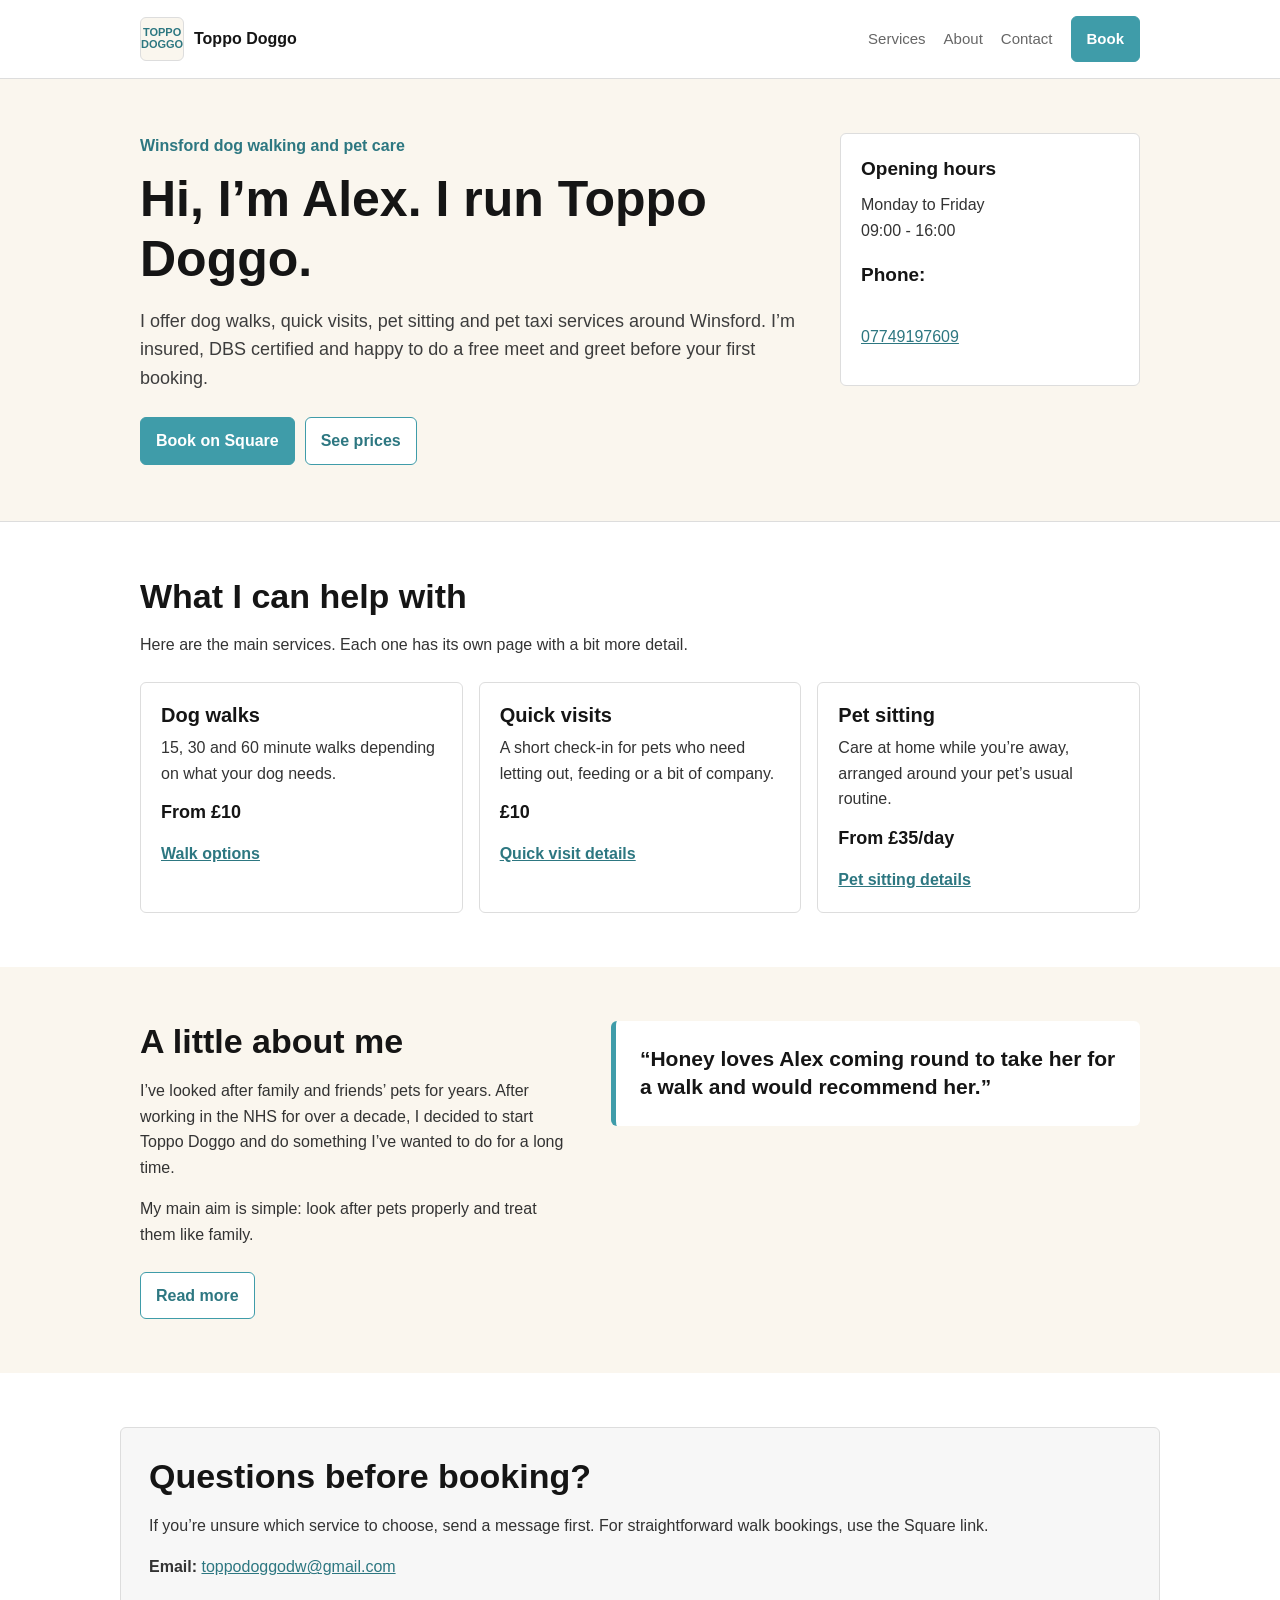
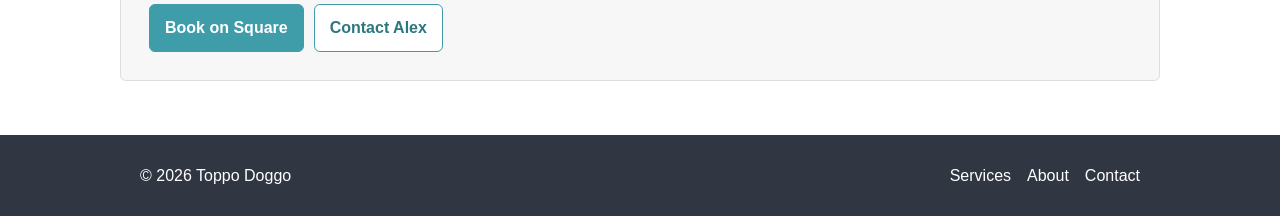
==== commit 69dc5acd: "Rewrite homepage with more natural copy" ====
--- a/index.html
+++ b/index.html
@@ -4,23 +4,15 @@
   <meta charset="utf-8">
   <meta name="viewport" content="width=device-width, initial-scale=1">
   <title>Toppo Doggo | Dog Walking and Pet Services in Winsford</title>
-  <meta name="description" content="Dog walking, pet sitting, quick visits and pet taxi services in Winsford from Toppo Doggo.">
+  <meta name="description" content="Dog walking, pet sitting, quick visits and pet taxi services in Winsford from Alex at Toppo Doggo.">
   <link rel="stylesheet" href="style.css">
 </head>
 <body>
   <a class="skip-link" href="#main">Skip to content</a>
   <header class="site-header">
     <div class="nav">
-      <a class="brand" href="index.html" aria-label="Toppo Doggo home">
-        <span class="logo-mark">TOPPO<br>DOGGO</span>
-        <span>Toppo Doggo</span>
-      </a>
-      <nav class="nav-links" aria-label="Main navigation">
-        <a href="services.html">Services</a>
-        <a href="about.html">About</a>
-        <a href="contact.html">Contact</a>
-        <a class="button" href="https://toppo-doggo.square.site/s/appointments">Book</a>
-      </nav>
+      <a class="brand" href="index.html" aria-label="Toppo Doggo home"><span class="logo-mark">TOPPO<br>DOGGO</span><span>Toppo Doggo</span></a>
+      <nav class="nav-links" aria-label="Main navigation"><a href="services.html">Services</a><a href="about.html">About</a><a href="contact.html">Contact</a><a class="button" href="https://toppo-doggo.square.site/s/appointments">Book</a></nav>
     </div>
   </header>
 
@@ -28,17 +20,15 @@
     <section class="hero">
       <div class="hero-inner">
         <div>
-          <p class="eyebrow">Dog walking and pet services in Winsford</p>
-          <h1>One-to-one pet care from Alex at Toppo Doggo.</h1>
-          <p class="lead">Walks, quick visits, pet sitting and pet taxi services for owners who want clear communication and care tailored to their pet.</p>
-          <div class="actions">
-            <a class="button" href="https://toppo-doggo.square.site/s/appointments">Book an appointment</a>
-            <a class="button secondary" href="services.html">View services</a>
-          </div>
+          <p class="eyebrow">Winsford dog walking and pet care</p>
+          <h1>Hi, I’m Alex. I run Toppo Doggo.</h1>
+          <p class="lead">I offer dog walks, quick visits, pet sitting and pet taxi services around Winsford. I’m insured, DBS certified and happy to do a free meet and greet before your first booking.</p>
+          <div class="actions"><a class="button" href="https://toppo-doggo.square.site/s/appointments">Book on Square</a><a class="button secondary" href="services.html">See prices</a></div>
         </div>
         <aside class="notice-card">
-          <strong>Experienced, insured and DBS certified</strong>
-          <p>Based on Carlisle Close, Winsford. Open Monday to Friday, 09:00 to 16:00.</p>
+          <strong>Opening hours</strong>
+          <p>Monday to Friday<br>09:00 - 16:00</p>
+          <p><strong>Phone:</strong><br><a href="tel:07749197609">07749197609</a></p>
         </aside>
       </div>
     </section>
@@ -46,46 +36,13 @@
     <section class="section">
       <div class="wrap">
         <div class="section-head">
-          <h2>Services</h2>
-          <p>Choose the option that best fits your pet. Each service has its own page with more detail before you book.</p>
+          <h2>What I can help with</h2>
+          <p>Here are the main services. Each one has its own page with a bit more detail.</p>
         </div>
         <div class="grid">
-          <article class="card">
-            <h3>15 Minute Walk</h3>
-            <p>A short toilet break and leg stretch. Often useful for older dogs or dogs who only need a small amount of exercise.</p>
-            <span class="price">&pound;10</span>
-            <a class="card-link" href="15-minute-walk.html">Read more</a>
-          </article>
-          <article class="card">
-            <h3>30 Minute Walk</h3>
-            <p>An average length walk for most dogs, with time to stretch their legs and enjoy some fresh air.</p>
-            <span class="price">&pound;15</span>
-            <a class="card-link" href="30-minute-walk.html">Read more</a>
-          </article>
-          <article class="card">
-            <h3>60 Minute Walk</h3>
-            <p>A longer walk for bigger dogs, active dogs, or dogs who benefit from more time outside.</p>
-            <span class="price">&pound;20</span>
-            <a class="card-link" href="60-minute-walk.html">Read more</a>
-          </article>
-          <article class="card">
-            <h3>Quick Visit</h3>
-            <p>A short home visit to check in, let pets out, top up food, and give them a bit of fuss.</p>
-            <span class="price">&pound;10</span>
-            <a class="card-link" href="quick-visit.html">Read more</a>
-          </article>
-          <article class="card">
-            <h3>Pet Sitting</h3>
-            <p>Care in your pet's own home while you are away, tailored around their normal routine.</p>
-            <span class="price">From &pound;35/day</span>
-            <a class="card-link" href="pet-sitting.html">Read more</a>
-          </article>
-          <article class="card">
-            <h3>Pet Taxi</h3>
-            <p>Transport for appointments such as vets, grooming or kennels. Price depends on mileage.</p>
-            <span class="price">From &pound;10</span>
-            <a class="card-link" href="pet-taxi.html">Read more</a>
-          </article>
+          <article class="card"><h3>Dog walks</h3><p>15, 30 and 60 minute walks depending on what your dog needs.</p><span class="price">From &pound;10</span><a class="card-link" href="services.html">Walk options</a></article>
+          <article class="card"><h3>Quick visits</h3><p>A short check-in for pets who need letting out, feeding or a bit of company.</p><span class="price">&pound;10</span><a class="card-link" href="quick-visit.html">Quick visit details</a></article>
+          <article class="card"><h3>Pet sitting</h3><p>Care at home while you’re away, arranged around your pet’s usual routine.</p><span class="price">From &pound;35/day</span><a class="card-link" href="pet-sitting.html">Pet sitting details</a></article>
         </div>
       </div>
     </section>
@@ -93,41 +50,25 @@
     <section class="section cream">
       <div class="wrap split">
         <div>
-          <h2>Meet Alex</h2>
-          <p>Toppo Doggo is run by Alex, who started the business after leaving a long NHS career to work with animals.</p>
-          <p>Alex offers one-to-one care and a free meet and greet before the first booking, so walks and visits can be planned around your pet's needs.</p>
-          <div class="actions">
-            <a class="button secondary" href="about.html">More about Alex</a>
-          </div>
+          <h2>A little about me</h2>
+          <p>I’ve looked after family and friends’ pets for years. After working in the NHS for over a decade, I decided to start Toppo Doggo and do something I’ve wanted to do for a long time.</p>
+          <p>My main aim is simple: look after pets properly and treat them like family.</p>
+          <div class="actions"><a class="button secondary" href="about.html">Read more</a></div>
         </div>
-        <div class="quote">
-          <p>"Honey loves Alex coming round to take her for a walk and would recommend her."</p>
-        </div>
+        <div class="quote"><p>“Honey loves Alex coming round to take her for a walk and would recommend her.”</p></div>
       </div>
     </section>
 
     <section class="section">
       <div class="wrap contact-panel">
-        <h2>Ready to book or ask a question?</h2>
-        <p>Use the Square booking link for appointments, or contact Alex if you want to check availability first.</p>
-        <p><strong>Phone:</strong> <a href="tel:07749197609">07749197609</a><br><strong>Email:</strong> <a href="mailto:toppodoggodw@gmail.com">toppodoggodw@gmail.com</a></p>
-        <div class="actions">
-          <a class="button" href="https://toppo-doggo.square.site/s/appointments">Book through Square</a>
-          <a class="button secondary" href="contact.html">Contact Alex</a>
-        </div>
+        <h2>Questions before booking?</h2>
+        <p>If you’re unsure which service to choose, send a message first. For straightforward walk bookings, use the Square link.</p>
+        <p><strong>Email:</strong> <a href="mailto:toppodoggodw@gmail.com">toppodoggodw@gmail.com</a></p>
+        <div class="actions"><a class="button" href="https://toppo-doggo.square.site/s/appointments">Book on Square</a><a class="button secondary" href="contact.html">Contact Alex</a></div>
       </div>
     </section>
   </main>
 
-  <footer class="site-footer">
-    <div class="footer-inner">
-      <span>© 2026 Toppo Doggo</span>
-      <div class="footer-links">
-        <a href="services.html">Services</a>
-        <a href="about.html">About</a>
-        <a href="contact.html">Contact</a>
-      </div>
-    </div>
-  </footer>
+  <footer class="site-footer"><div class="footer-inner"><span>© 2026 Toppo Doggo</span><div class="footer-links"><a href="services.html">Services</a><a href="about.html">About</a><a href="contact.html">Contact</a></div></div></footer>
 </body>
 </html>
--- a/style.css
+++ b/style.css
@@ -1,41 +1,28 @@
 :root {
-  --ink: #171717;
-  --text: #303030;
-  --muted: #656565;
+  --ink: #151515;
+  --text: #333333;
+  --muted: #666666;
   --teal: #3f9ca9;
-  --teal-dark: #27717b;
-  --cream: #fbf6ed;
-  --soft: #f4f8f7;
-  --line: #dedede;
+  --teal-dark: #2d7781;
+  --cream: #faf6ee;
+  --soft: #f7f7f7;
+  --line: #dddddd;
   --white: #ffffff;
-  --max: 1120px;
-  --radius: 8px;
-}
-
-* {
-  box-sizing: border-box;
-}
-
-html {
-  scroll-behavior: smooth;
-}
-
+  --max: 1040px;
+  --radius: 6px;
+}
+
+* { box-sizing: border-box; }
+html { scroll-behavior: smooth; }
 body {
   margin: 0;
   color: var(--text);
   background: var(--white);
   font-family: Arial, Helvetica, sans-serif;
+  font-size: 16px;
   line-height: 1.6;
 }
-
-img {
-  max-width: 100%;
-  display: block;
-}
-
-a {
-  color: inherit;
-}
+a { color: var(--teal-dark); }
 
 .skip-link {
   position: absolute;
@@ -46,97 +33,78 @@
   padding: 10px 14px;
   z-index: 100;
 }
-
-.skip-link:focus {
-  left: 12px;
-}
+.skip-link:focus { left: 12px; }
 
 .site-header {
   background: var(--white);
   border-bottom: 1px solid var(--line);
-  position: sticky;
-  top: 0;
-  z-index: 20;
-}
-
+}
 .nav {
   max-width: var(--max);
   margin: 0 auto;
-  padding: 14px 20px;
+  padding: 16px 20px;
   display: flex;
   align-items: center;
   justify-content: space-between;
-  gap: 18px;
-}
-
+  gap: 20px;
+}
 .brand {
   display: flex;
   align-items: center;
   gap: 10px;
   color: var(--ink);
   text-decoration: none;
-  font-weight: 800;
-}
-
+  font-weight: 700;
+}
 .logo-mark {
-  width: 46px;
-  height: 46px;
+  width: 44px;
+  height: 44px;
   border-radius: var(--radius);
   display: grid;
   place-items: center;
   background: var(--cream);
   border: 1px solid var(--line);
   color: var(--teal-dark);
-  font-size: 12px;
+  font-size: 11px;
   line-height: 1.05;
   text-align: center;
-  font-weight: 800;
-}
-
+  font-weight: 700;
+}
 .nav-links {
   display: flex;
   align-items: center;
-  gap: 20px;
+  gap: 18px;
   color: var(--muted);
   font-size: 15px;
-  font-weight: 700;
-}
-
+}
 .nav-links a,
 .footer-links a {
+  color: inherit;
   text-decoration: none;
 }
-
 .nav-links a:hover,
-.footer-links a:hover {
-  color: var(--teal-dark);
-}
+.footer-links a:hover { color: var(--teal-dark); }
 
 .button {
-  display: inline-flex;
-  align-items: center;
-  justify-content: center;
-  min-height: 46px;
-  padding: 12px 18px;
-  border-radius: 999px;
-  border: 1px solid transparent;
+  display: inline-block;
+  border-radius: var(--radius);
+  padding: 10px 15px;
   background: var(--teal);
-  color: var(--white);
+  color: var(--white) !important;
   text-decoration: none;
-  font-weight: 800;
-}
-
+  font-weight: 700;
+  border: 1px solid var(--teal);
+}
 .button.secondary {
   background: var(--white);
-  color: var(--ink);
-  border-color: var(--line);
+  color: var(--teal-dark) !important;
+  border-color: var(--teal);
 }
 
 .hero {
   background: var(--cream);
   border-bottom: 1px solid var(--line);
 }
-
 .hero-inner,
 .wrap {
   max-width: var(--max);
@@ -144,239 +112,174 @@
   padding-left: 20px;
   padding-right: 20px;
 }
-
 .hero-inner {
-  padding-top: 76px;
-  padding-bottom: 76px;
-  display: grid;
-  grid-template-columns: minmax(0, 1.1fr) 360px;
-  gap: 48px;
-  align-items: center;
-}
-
+  padding-top: 54px;
+  padding-bottom: 56px;
+  display: grid;
+  grid-template-columns: minmax(0, 1fr) 300px;
+  gap: 42px;
+  align-items: start;
+}
 .eyebrow {
-  margin: 0 0 12px;
+  margin: 0 0 10px;
   color: var(--teal-dark);
-  font-weight: 800;
-}
-
+  font-weight: 700;
+}
 h1,
 h2,
 h3 {
   color: var(--ink);
-  line-height: 1.15;
-}
-
+  line-height: 1.2;
+}
 h1 {
   margin: 0;
-  max-width: 760px;
-  font-size: clamp(38px, 6vw, 64px);
+  max-width: 720px;
+  font-size: clamp(34px, 5vw, 50px);
   letter-spacing: 0;
 }
-
 h2 {
-  margin: 0 0 18px;
-  font-size: clamp(28px, 4vw, 42px);
-}
-
+  margin: 0 0 16px;
+  font-size: clamp(25px, 3vw, 34px);
+}
 h3 {
   margin: 0 0 8px;
-  font-size: 22px;
-}
-
+  font-size: 20px;
+}
+p { margin-top: 0; }
 .lead {
-  max-width: 700px;
-  margin: 20px 0 0;
-  font-size: 19px;
+  max-width: 680px;
+  margin: 18px 0 0;
+  font-size: 18px;
   color: #3d3d3d;
 }
-
 .actions {
   display: flex;
   flex-wrap: wrap;
-  gap: 12px;
-  margin-top: 28px;
+  gap: 10px;
+  margin-top: 24px;
 }
 
 .notice-card,
 .card,
-.price-card {
+.price-card,
+.form-box {
   background: var(--white);
   border: 1px solid var(--line);
   border-radius: var(--radius);
 }
-
-.notice-card {
-  padding: 24px;
-}
-
+.notice-card { padding: 20px; }
 .notice-card strong {
   display: block;
   color: var(--ink);
-  font-size: 22px;
+  font-size: 19px;
   margin-bottom: 8px;
 }
-
-.section {
-  padding: 64px 0;
-}
-
-.section.soft {
-  background: var(--soft);
-}
-
-.section.cream {
-  background: var(--cream);
-}
-
+.section { padding: 54px 0; }
+.section.soft { background: var(--soft); }
+.section.cream { background: var(--cream); }
 .section-head {
-  max-width: 760px;
-  margin-bottom: 28px;
-}
-
+  max-width: 720px;
+  margin-bottom: 24px;
+}
 .grid {
   display: grid;
   grid-template-columns: repeat(3, 1fr);
-  gap: 18px;
-}
-
-.grid.two {
-  grid-template-columns: repeat(2, 1fr);
-}
-
-.card {
-  padding: 24px;
-}
-
+  gap: 16px;
+}
+.grid.two { grid-template-columns: repeat(2, 1fr); }
+.card { padding: 20px; }
 .card p,
-.price-card p {
-  margin: 0;
-}
-
+.price-card p { margin: 0; }
 .price {
   display: block;
-  color: var(--teal-dark);
-  font-size: 20px;
-  font-weight: 800;
-  margin-top: 14px;
-}
-
+  color: var(--ink);
+  font-size: 18px;
+  font-weight: 700;
+  margin-top: 12px;
+}
 .card-link {
   display: inline-block;
-  margin-top: 16px;
-  color: var(--teal-dark);
-  font-weight: 800;
-}
-
+  margin-top: 14px;
+  font-weight: 700;
+}
 .split {
   display: grid;
-  grid-template-columns: 0.85fr 1.15fr;
-  gap: 42px;
+  grid-template-columns: 0.9fr 1.1fr;
+  gap: 38px;
   align-items: start;
 }
-
 .list {
   margin: 0;
   padding-left: 20px;
 }
-
-.list li + li {
-  margin-top: 8px;
-}
-
+.list li + li { margin-top: 7px; }
 .service-meta {
   display: grid;
   grid-template-columns: repeat(3, 1fr);
-  gap: 14px;
-  margin-top: 28px;
-}
-
-.price-card {
-  padding: 18px;
-}
-
+  gap: 12px;
+  margin-top: 24px;
+}
+.price-card { padding: 16px; }
 .price-card span {
   display: block;
   color: var(--muted);
-  font-weight: 700;
   font-size: 14px;
 }
-
 .price-card strong {
   display: block;
-  margin-top: 4px;
-  color: var(--ink);
-  font-size: 22px;
-}
-
+  margin-top: 3px;
+  color: var(--ink);
+  font-size: 19px;
+}
 .quote {
-  padding: 28px;
-  background: var(--ink);
-  color: var(--white);
-  border-radius: var(--radius);
-}
-
+  padding: 24px;
+  background: var(--white);
+  border-left: 5px solid var(--teal);
+  border-radius: var(--radius);
+}
 .quote p {
   margin: 0;
-  font-size: 24px;
-  line-height: 1.3;
-  font-weight: 800;
-}
-
+  font-size: 21px;
+  line-height: 1.35;
+  font-weight: 700;
+  color: var(--ink);
+}
 .contact-panel {
-  background: var(--ink);
-  color: var(--white);
-  border-radius: var(--radius);
-  padding: 34px;
-}
-
-.contact-panel h2,
-.contact-panel h3 {
-  color: var(--white);
-}
-
-.contact-panel a {
-  color: var(--white);
-}
-
+  background: var(--soft);
+  border: 1px solid var(--line);
+  border-radius: var(--radius);
+  padding: 28px;
+}
 .form-grid {
   display: grid;
   grid-template-columns: 1fr 1fr;
   gap: 14px;
 }
-
 label {
   display: block;
   margin-bottom: 6px;
   color: var(--ink);
-  font-weight: 800;
-}
-
+  font-weight: 700;
+}
 input,
 select,
 textarea {
   width: 100%;
   border: 1px solid var(--line);
   border-radius: var(--radius);
-  padding: 12px;
+  padding: 11px;
   font: inherit;
 }
-
 textarea {
   min-height: 130px;
   resize: vertical;
 }
-
-.full {
-  grid-column: 1 / -1;
-}
-
+.full { grid-column: 1 / -1; }
 .site-footer {
   background: #303743;
   color: var(--white);
-  padding: 34px 0;
-}
-
+  padding: 28px 0;
+}
 .footer-inner {
   max-width: var(--max);
   margin: 0 auto;
@@ -386,7 +289,6 @@
   gap: 18px;
   flex-wrap: wrap;
 }
-
 .footer-links {
   display: flex;
   gap: 16px;
@@ -398,28 +300,20 @@
     align-items: flex-start;
     flex-direction: column;
   }
-
   .nav-links {
     width: 100%;
     overflow-x: auto;
     padding-bottom: 4px;
   }
-
   .hero-inner,
   .split,
   .form-grid {
     grid-template-columns: 1fr;
   }
-
   .grid,
   .grid.two,
   .service-meta {
     grid-template-columns: 1fr;
-  }
-
-  .hero-inner {
-    padding-top: 48px;
-    padding-bottom: 52px;
   }
 }
 
@@ -431,18 +325,11 @@
     padding-left: 16px;
     padding-right: 16px;
   }
-
   .nav-links {
     gap: 14px;
     font-size: 14px;
   }
-
   .actions .button,
-  .button {
-    width: 100%;
-  }
-
-  .section {
-    padding: 48px 0;
-  }
-}
+  .button { width: 100%; text-align: center; }
+  .section { padding: 44px 0; }
+}
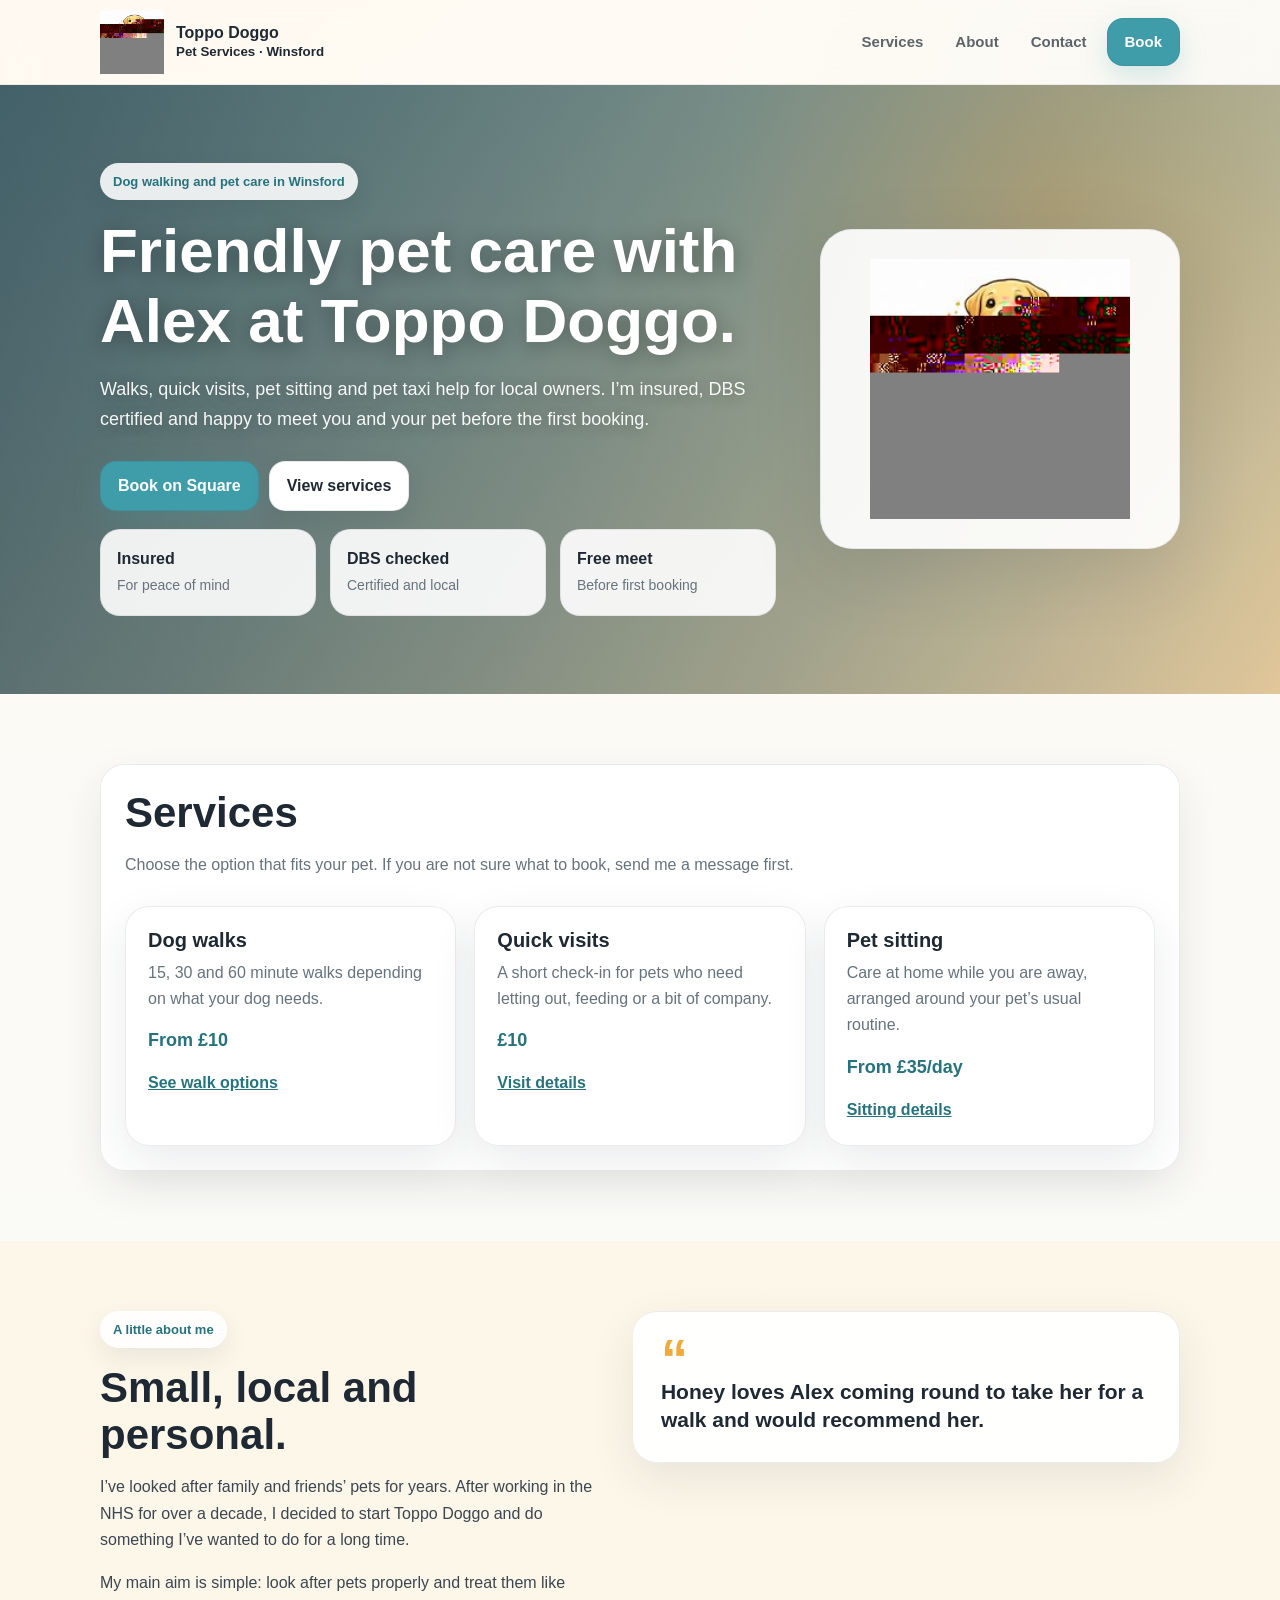
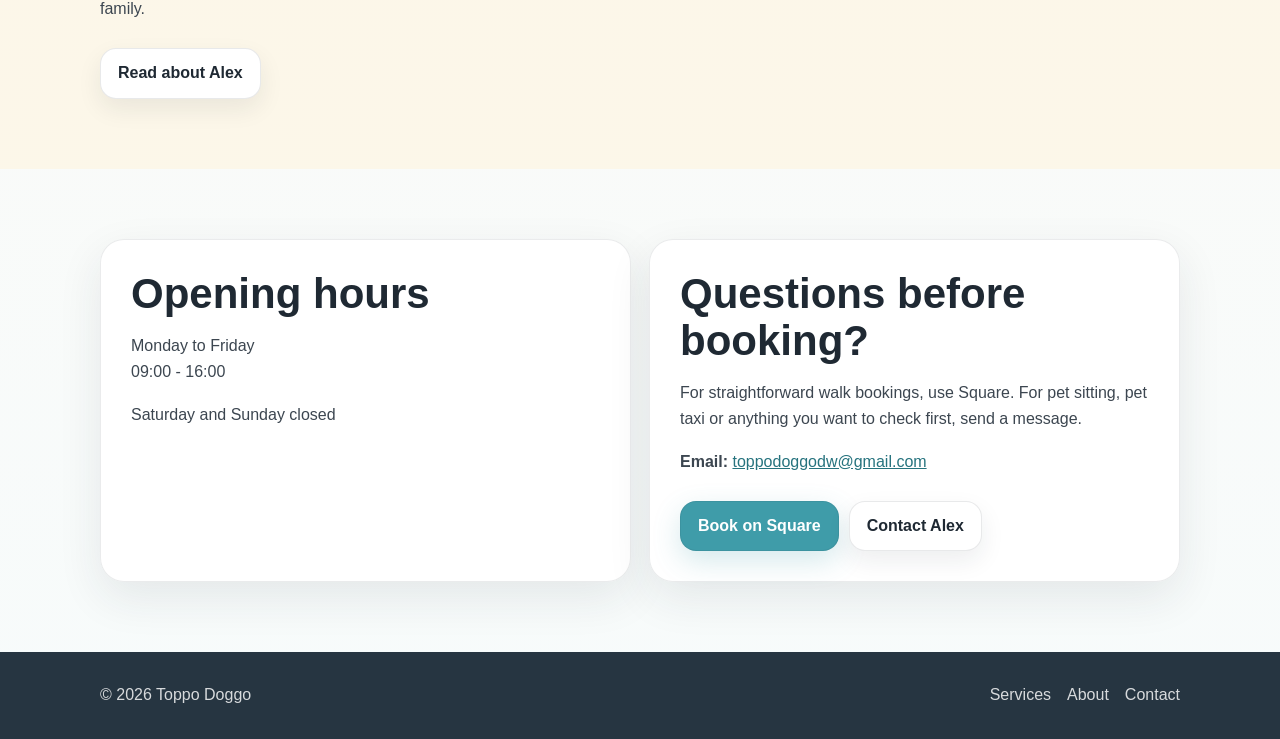
==== commit 73e3e11e: "Rebuild homepage with soft pet-care layout" ====
--- a/index.html
+++ b/index.html
@@ -11,7 +11,7 @@
   <a class="skip-link" href="#main">Skip to content</a>
   <header class="site-header">
     <div class="nav">
-      <a class="brand" href="index.html" aria-label="Toppo Doggo home"><span class="logo-mark">TOPPO<br>DOGGO</span><span>Toppo Doggo</span></a>
+      <a class="brand" href="index.html" aria-label="Toppo Doggo home"><span class="logo-mark">Toppo Doggo</span><span>Toppo Doggo<br><small>Pet Services · Winsford</small></span></a>
       <nav class="nav-links" aria-label="Main navigation"><a href="services.html">Services</a><a href="about.html">About</a><a href="contact.html">Contact</a><a class="button" href="https://toppo-doggo.square.site/s/appointments">Book</a></nav>
     </div>
   </header>
@@ -20,29 +20,34 @@
     <section class="hero">
       <div class="hero-inner">
         <div>
-          <p class="eyebrow">Winsford dog walking and pet care</p>
-          <h1>Hi, I’m Alex. I run Toppo Doggo.</h1>
-          <p class="lead">I offer dog walks, quick visits, pet sitting and pet taxi services around Winsford. I’m insured, DBS certified and happy to do a free meet and greet before your first booking.</p>
-          <div class="actions"><a class="button" href="https://toppo-doggo.square.site/s/appointments">Book on Square</a><a class="button secondary" href="services.html">See prices</a></div>
+          <p class="eyebrow">Dog walking and pet care in Winsford</p>
+          <h1>Friendly pet care with Alex at Toppo Doggo.</h1>
+          <p class="lead">Walks, quick visits, pet sitting and pet taxi help for local owners. I’m insured, DBS certified and happy to meet you and your pet before the first booking.</p>
+          <div class="actions"><a class="button" href="https://toppo-doggo.square.site/s/appointments">Book on Square</a><a class="button secondary" href="services.html">View services</a></div>
+          <div class="mini-grid">
+            <div class="mini-card"><strong>Insured</strong><span>For peace of mind</span></div>
+            <div class="mini-card"><strong>DBS checked</strong><span>Certified and local</span></div>
+            <div class="mini-card"><strong>Free meet</strong><span>Before first booking</span></div>
+          </div>
         </div>
-        <aside class="notice-card">
-          <strong>Opening hours</strong>
-          <p>Monday to Friday<br>09:00 - 16:00</p>
-          <p><strong>Phone:</strong><br><a href="tel:07749197609">07749197609</a></p>
+        <aside class="logo-panel" aria-label="Toppo Doggo logo">
+          <img src="assets/logo.svg" alt="Toppo Doggo Pet Services logo">
         </aside>
       </div>
     </section>
 
     <section class="section">
       <div class="wrap">
-        <div class="section-head">
-          <h2>What I can help with</h2>
-          <p>Here are the main services. Each one has its own page with a bit more detail.</p>
-        </div>
-        <div class="grid">
-          <article class="card"><h3>Dog walks</h3><p>15, 30 and 60 minute walks depending on what your dog needs.</p><span class="price">From &pound;10</span><a class="card-link" href="services.html">Walk options</a></article>
-          <article class="card"><h3>Quick visits</h3><p>A short check-in for pets who need letting out, feeding or a bit of company.</p><span class="price">&pound;10</span><a class="card-link" href="quick-visit.html">Quick visit details</a></article>
-          <article class="card"><h3>Pet sitting</h3><p>Care at home while you’re away, arranged around your pet’s usual routine.</p><span class="price">From &pound;35/day</span><a class="card-link" href="pet-sitting.html">Pet sitting details</a></article>
+        <div class="notice-card">
+          <div class="section-head">
+            <h2>Services</h2>
+            <p>Choose the option that fits your pet. If you are not sure what to book, send me a message first.</p>
+          </div>
+          <div class="grid">
+            <article class="card"><h3>Dog walks</h3><p>15, 30 and 60 minute walks depending on what your dog needs.</p><span class="price">From &pound;10</span><a class="card-link" href="services.html">See walk options</a></article>
+            <article class="card"><h3>Quick visits</h3><p>A short check-in for pets who need letting out, feeding or a bit of company.</p><span class="price">&pound;10</span><a class="card-link" href="quick-visit.html">Visit details</a></article>
+            <article class="card"><h3>Pet sitting</h3><p>Care at home while you are away, arranged around your pet’s usual routine.</p><span class="price">From &pound;35/day</span><a class="card-link" href="pet-sitting.html">Sitting details</a></article>
+          </div>
         </div>
       </div>
     </section>
@@ -50,21 +55,29 @@
     <section class="section cream">
       <div class="wrap split">
         <div>
-          <h2>A little about me</h2>
+          <p class="eyebrow">A little about me</p>
+          <h2>Small, local and personal.</h2>
           <p>I’ve looked after family and friends’ pets for years. After working in the NHS for over a decade, I decided to start Toppo Doggo and do something I’ve wanted to do for a long time.</p>
           <p>My main aim is simple: look after pets properly and treat them like family.</p>
-          <div class="actions"><a class="button secondary" href="about.html">Read more</a></div>
+          <div class="actions"><a class="button secondary" href="about.html">Read about Alex</a></div>
         </div>
-        <div class="quote"><p>“Honey loves Alex coming round to take her for a walk and would recommend her.”</p></div>
+        <div class="quote"><p>Honey loves Alex coming round to take her for a walk and would recommend her.</p></div>
       </div>
     </section>
 
     <section class="section">
-      <div class="wrap contact-panel">
-        <h2>Questions before booking?</h2>
-        <p>If you’re unsure which service to choose, send a message first. For straightforward walk bookings, use the Square link.</p>
-        <p><strong>Email:</strong> <a href="mailto:toppodoggodw@gmail.com">toppodoggodw@gmail.com</a></p>
-        <div class="actions"><a class="button" href="https://toppo-doggo.square.site/s/appointments">Book on Square</a><a class="button secondary" href="contact.html">Contact Alex</a></div>
+      <div class="wrap grid two">
+        <div class="contact-panel">
+          <h2>Opening hours</h2>
+          <p>Monday to Friday<br>09:00 - 16:00</p>
+          <p>Saturday and Sunday closed</p>
+        </div>
+        <div class="contact-panel">
+          <h2>Questions before booking?</h2>
+          <p>For straightforward walk bookings, use Square. For pet sitting, pet taxi or anything you want to check first, send a message.</p>
+          <p><strong>Email:</strong> <a href="mailto:toppodoggodw@gmail.com">toppodoggodw@gmail.com</a></p>
+          <div class="actions"><a class="button" href="https://toppo-doggo.square.site/s/appointments">Book on Square</a><a class="button secondary" href="contact.html">Contact Alex</a></div>
+        </div>
       </div>
     </section>
   </main>
--- a/style.css
+++ b/style.css
@@ -1,15 +1,19 @@
 :root {
-  --ink: #151515;
-  --text: #333333;
-  --muted: #666666;
+  --ink: #1f2933;
+  --text: #3c4650;
+  --muted: #66737d;
   --teal: #3f9ca9;
-  --teal-dark: #2d7781;
-  --cream: #faf6ee;
-  --soft: #f7f7f7;
-  --line: #dddddd;
+  --teal-dark: #26737e;
+  --teal-soft: #e7f6f7;
+  --honey: #f2a93b;
+  --honey-soft: #fff4df;
+  --cream: #fffaf4;
+  --soft: #f7fbfb;
+  --line: rgba(31, 41, 51, 0.1);
   --white: #ffffff;
-  --max: 1040px;
-  --radius: 6px;
+  --max: 1120px;
+  --radius: 24px;
+  --shadow: 0 24px 70px rgba(31, 41, 51, 0.13);
 }
 
 * { box-sizing: border-box; }
@@ -17,10 +21,13 @@
 body {
   margin: 0;
   color: var(--text);
-  background: var(--white);
+  background:
+    radial-gradient(70rem 42rem at 8% -6%, var(--honey-soft) 0%, transparent 55%),
+    radial-gradient(60rem 38rem at 94% 4%, var(--teal-soft) 0%, transparent 58%),
+    linear-gradient(180deg, var(--cream), var(--soft));
   font-family: Arial, Helvetica, sans-serif;
   font-size: 16px;
-  line-height: 1.6;
+  line-height: 1.65;
 }
 a { color: var(--teal-dark); }
 
@@ -36,13 +43,17 @@
 .skip-link:focus { left: 12px; }
 
 .site-header {
-  background: var(--white);
-  border-bottom: 1px solid var(--line);
+  position: sticky;
+  top: 0;
+  z-index: 20;
+  border-bottom: 1px solid rgba(31, 41, 51, 0.07);
+  background: rgba(255, 250, 244, 0.78);
+  backdrop-filter: blur(16px);
 }
 .nav {
   max-width: var(--max);
   margin: 0 auto;
-  padding: 16px 20px;
+  padding: 10px 20px;
   display: flex;
   align-items: center;
   justify-content: space-between;
@@ -51,59 +62,79 @@
 .brand {
   display: flex;
   align-items: center;
-  gap: 10px;
+  gap: 12px;
   color: var(--ink);
   text-decoration: none;
+  font-weight: 800;
+  line-height: 1.15;
+}
+.logo-mark {
+  width: 64px;
+  height: 64px;
+  display: block;
+  background: url("assets/logo.svg") center / contain no-repeat;
+  color: transparent;
+  font-size: 0;
+  line-height: 0;
+  overflow: hidden;
+  transition: transform 160ms ease;
+}
+.brand:hover .logo-mark { transform: translateY(-2px); }
+.nav-links {
+  display: flex;
+  align-items: center;
+  gap: 8px;
+  color: rgba(31, 41, 51, 0.72);
+  font-size: 15px;
   font-weight: 700;
-}
-.logo-mark {
-  width: 44px;
-  height: 44px;
-  border-radius: var(--radius);
-  display: grid;
-  place-items: center;
-  background: var(--cream);
-  border: 1px solid var(--line);
-  color: var(--teal-dark);
-  font-size: 11px;
-  line-height: 1.05;
-  text-align: center;
-  font-weight: 700;
-}
-.nav-links {
-  display: flex;
-  align-items: center;
-  gap: 18px;
-  color: var(--muted);
-  font-size: 15px;
 }
 .nav-links a,
 .footer-links a {
   color: inherit;
   text-decoration: none;
 }
-.nav-links a:hover,
-.footer-links a:hover { color: var(--teal-dark); }
+.nav-links a:not(.button) {
+  border-radius: 16px;
+  padding: 9px 12px;
+}
+.nav-links a:not(.button):hover,
+.footer-links a:hover {
+  color: var(--ink);
+  background: rgba(255, 255, 255, 0.75);
+}
 
 .button {
-  display: inline-block;
-  border-radius: var(--radius);
-  padding: 10px 15px;
+  display: inline-flex;
+  align-items: center;
+  justify-content: center;
+  min-height: 44px;
+  border-radius: 16px;
+  padding: 11px 17px;
   background: var(--teal);
   color: var(--white) !important;
   text-decoration: none;
-  font-weight: 700;
-  border: 1px solid var(--teal);
-}
+  font-weight: 800;
+  border: 1px solid rgba(31, 41, 51, 0.08);
+  box-shadow: 0 10px 28px rgba(63, 156, 169, 0.22);
+}
+.button:hover { background: var(--teal-dark); }
 .button.secondary {
   background: var(--white);
-  color: var(--teal-dark) !important;
-  border-color: var(--teal);
-}
-
-.hero {
-  background: var(--cream);
-  border-bottom: 1px solid var(--line);
+  color: var(--ink) !important;
+  border-color: var(--line);
+  box-shadow: 0 10px 24px rgba(31, 41, 51, 0.08);
+}
+
+.hero { position: relative; overflow: hidden; }
+.hero::before {
+  content: "";
+  position: absolute;
+  inset: 0;
+  background:
+    linear-gradient(110deg, rgba(31, 41, 51, 0.66), rgba(31, 41, 51, 0.1)),
+    radial-gradient(circle at 82% 20%, rgba(242, 169, 59, 0.34), transparent 28%),
+    linear-gradient(135deg, #6fb6bd, #f6d6a0);
+  opacity: 0.95;
 }
 .hero-inner,
 .wrap {
@@ -113,33 +144,46 @@
   padding-right: 20px;
 }
 .hero-inner {
-  padding-top: 54px;
-  padding-bottom: 56px;
-  display: grid;
-  grid-template-columns: minmax(0, 1fr) 300px;
-  gap: 42px;
-  align-items: start;
+  position: relative;
+  z-index: 1;
+  min-height: 560px;
+  padding-top: 78px;
+  padding-bottom: 78px;
+  display: grid;
+  grid-template-columns: minmax(0, 1fr) 360px;
+  gap: 44px;
+  align-items: center;
 }
 .eyebrow {
-  margin: 0 0 10px;
+  display: inline-flex;
+  align-items: center;
+  gap: 8px;
+  margin: 0 0 16px;
+  border-radius: 999px;
+  padding: 8px 13px;
+  background: rgba(255, 255, 255, 0.88);
   color: var(--teal-dark);
-  font-weight: 700;
+  font-size: 13px;
+  font-weight: 800;
+  box-shadow: 0 10px 24px rgba(31, 41, 51, 0.08);
 }
 h1,
 h2,
 h3 {
   color: var(--ink);
-  line-height: 1.2;
+  line-height: 1.12;
 }
 h1 {
   margin: 0;
   max-width: 720px;
-  font-size: clamp(34px, 5vw, 50px);
+  color: var(--white);
+  font-size: clamp(40px, 6vw, 62px);
   letter-spacing: 0;
+  text-shadow: 0 3px 20px rgba(0, 0, 0, 0.32);
 }
 h2 {
   margin: 0 0 16px;
-  font-size: clamp(25px, 3vw, 34px);
+  font-size: clamp(28px, 4vw, 42px);
 }
 h3 {
   margin: 0 0 8px;
@@ -148,63 +192,78 @@
 p { margin-top: 0; }
 .lead {
   max-width: 680px;
-  margin: 18px 0 0;
+  margin: 20px 0 0;
+  color: rgba(255, 255, 255, 0.94);
   font-size: 18px;
-  color: #3d3d3d;
+  text-shadow: 0 2px 16px rgba(0, 0, 0, 0.26);
 }
 .actions {
   display: flex;
   flex-wrap: wrap;
   gap: 10px;
-  margin-top: 24px;
+  margin-top: 26px;
 }
 
 .notice-card,
 .card,
 .price-card,
-.form-box {
-  background: var(--white);
-  border: 1px solid var(--line);
+.form-box,
+.contact-panel,
+.quote {
+  background: rgba(255, 255, 255, 0.94);
+  border: 1px solid rgba(31, 41, 51, 0.09);
   border-radius: var(--radius);
-}
-.notice-card { padding: 20px; }
+  box-shadow: 0 16px 45px rgba(31, 41, 51, 0.09);
+}
+.notice-card {
+  padding: 24px;
+}
 .notice-card strong {
   display: block;
   color: var(--ink);
-  font-size: 19px;
+  font-size: 21px;
   margin-bottom: 8px;
 }
-.section { padding: 54px 0; }
-.section.soft { background: var(--soft); }
-.section.cream { background: var(--cream); }
+.section { padding: 70px 0; }
+.section.soft { background: rgba(255, 255, 255, 0.38); }
+.section.cream { background: rgba(255, 244, 223, 0.58); }
 .section-head {
-  max-width: 720px;
-  margin-bottom: 24px;
-}
+  max-width: 760px;
+  margin-bottom: 28px;
+}
+.section-head p { color: var(--muted); }
 .grid {
   display: grid;
   grid-template-columns: repeat(3, 1fr);
-  gap: 16px;
+  gap: 18px;
 }
 .grid.two { grid-template-columns: repeat(2, 1fr); }
-.card { padding: 20px; }
+.card {
+  padding: 22px;
+  transition: transform 160ms ease, box-shadow 160ms ease;
+}
+.card:hover {
+  transform: translateY(-3px);
+  box-shadow: var(--shadow);
+}
 .card p,
-.price-card p { margin: 0; }
+.price-card p { margin: 0; color: var(--muted); }
 .price {
   display: block;
-  color: var(--ink);
+  color: var(--teal-dark);
   font-size: 18px;
-  font-weight: 700;
-  margin-top: 12px;
+  font-weight: 900;
+  margin-top: 14px;
 }
 .card-link {
   display: inline-block;
   margin-top: 14px;
-  font-weight: 700;
+  color: var(--teal-dark);
+  font-weight: 900;
 }
 .split {
   display: grid;
-  grid-template-columns: 0.9fr 1.1fr;
+  grid-template-columns: 0.95fr 1.05fr;
   gap: 38px;
   align-items: start;
 }
@@ -232,43 +291,49 @@
   font-size: 19px;
 }
 .quote {
-  padding: 24px;
-  background: var(--white);
-  border-left: 5px solid var(--teal);
-  border-radius: var(--radius);
+  padding: 28px;
+  border-left: 0;
+  position: relative;
+}
+.quote::before {
+  content: "“";
+  display: block;
+  color: var(--honey);
+  font-size: 54px;
+  line-height: 0.7;
+  font-weight: 900;
 }
 .quote p {
   margin: 0;
   font-size: 21px;
   line-height: 1.35;
-  font-weight: 700;
+  font-weight: 800;
   color: var(--ink);
 }
 .contact-panel {
-  background: var(--soft);
-  border: 1px solid var(--line);
-  border-radius: var(--radius);
-  padding: 28px;
+  padding: 30px;
 }
 .form-grid {
   display: grid;
   grid-template-columns: 1fr 1fr;
   gap: 14px;
 }
+form.form-box { padding: 22px; }
 label {
   display: block;
   margin-bottom: 6px;
   color: var(--ink);
-  font-weight: 700;
+  font-weight: 800;
 }
 input,
 select,
 textarea {
   width: 100%;
   border: 1px solid var(--line);
-  border-radius: var(--radius);
-  padding: 11px;
+  border-radius: 14px;
+  padding: 12px;
   font: inherit;
+  background: var(--white);
 }
 textarea {
   min-height: 130px;
@@ -276,9 +341,9 @@
 }
 .full { grid-column: 1 / -1; }
 .site-footer {
-  background: #303743;
-  color: var(--white);
-  padding: 28px 0;
+  background: #263541;
+  color: rgba(255, 255, 255, 0.82);
+  padding: 30px 0;
 }
 .footer-inner {
   max-width: var(--max);
@@ -295,6 +360,34 @@
   flex-wrap: wrap;
 }
 
+.logo-panel {
+  display: grid;
+  place-items: center;
+  min-height: 320px;
+  background: rgba(255, 255, 255, 0.92);
+  border-radius: 32px;
+  box-shadow: var(--shadow);
+  border: 1px solid rgba(31, 41, 51, 0.08);
+}
+.logo-panel img {
+  width: min(260px, 75%);
+  height: auto;
+}
+.mini-grid {
+  display: grid;
+  grid-template-columns: repeat(3, 1fr);
+  gap: 14px;
+  margin-top: 18px;
+}
+.mini-card {
+  border-radius: 20px;
+  background: rgba(255, 255, 255, 0.9);
+  border: 1px solid rgba(31, 41, 51, 0.08);
+  padding: 16px;
+}
+.mini-card strong { display: block; color: var(--ink); }
+.mini-card span { color: var(--muted); font-size: 14px; }
+
 @media (max-width: 880px) {
   .nav {
     align-items: flex-start;
@@ -312,9 +405,11 @@
   }
   .grid,
   .grid.two,
-  .service-meta {
+  .service-meta,
+  .mini-grid {
     grid-template-columns: 1fr;
   }
+  .hero-inner { min-height: auto; }
 }
 
 @media (max-width: 560px) {
@@ -326,10 +421,14 @@
     padding-right: 16px;
   }
   .nav-links {
-    gap: 14px;
+    gap: 8px;
     font-size: 14px;
+  }
+  .logo-mark {
+    width: 58px;
+    height: 58px;
   }
   .actions .button,
   .button { width: 100%; text-align: center; }
-  .section { padding: 44px 0; }
-}
+  .section { padding: 52px 0; }
+}
